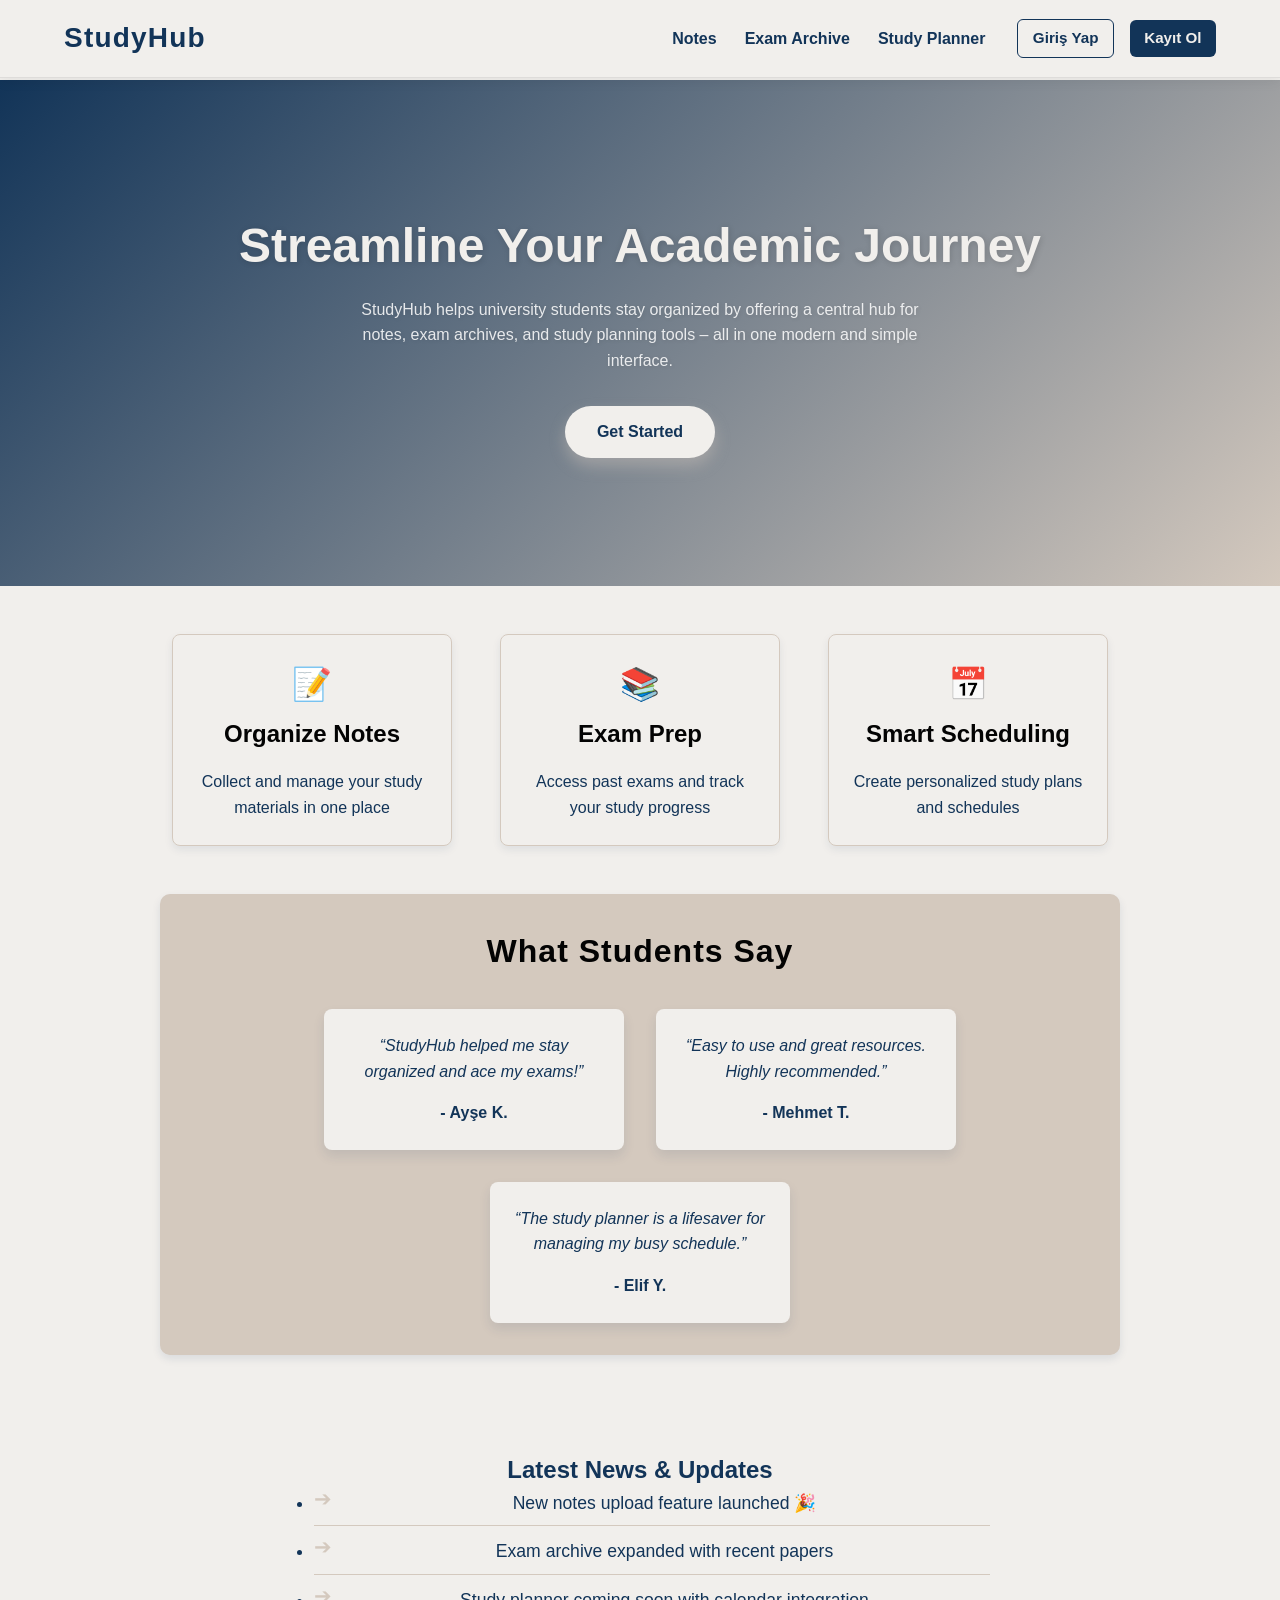
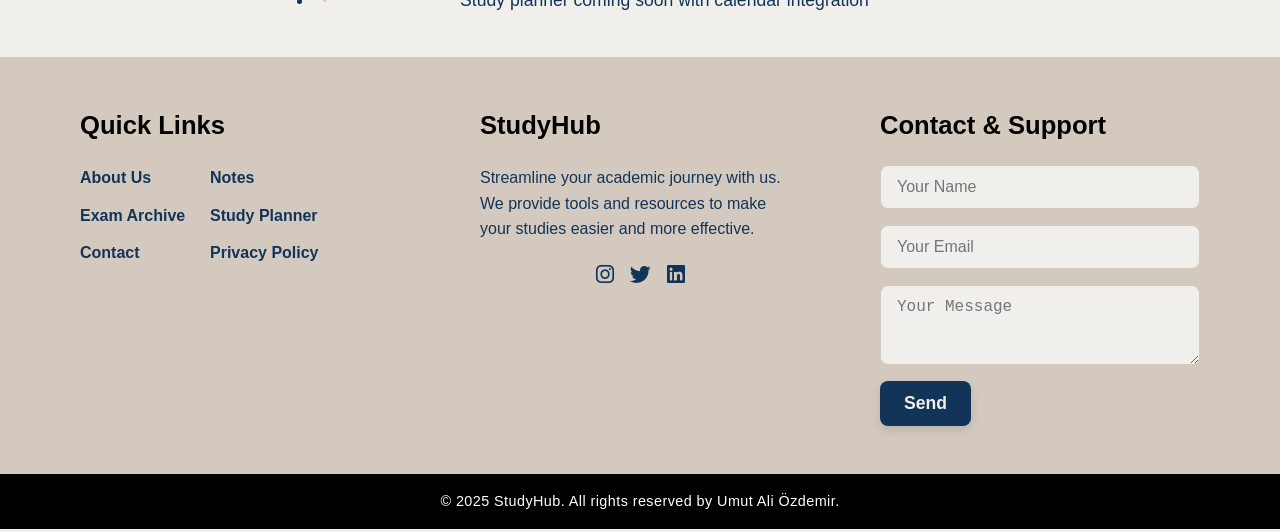
==== index.html @ 8900dc06 "Initial commit: basic web project added" ====
<!DOCTYPE html>
<html lang="en">
<head>
  <meta charset="UTF-8" />
  <meta name="viewport" content="width=device-width, initial-scale=1" />
  <title>Student Study Hub</title>
  <link rel="stylesheet" href="styles.css" />
  <link
  rel="stylesheet"
  href="https://cdnjs.cloudflare.com/ajax/libs/font-awesome/6.4.0/css/all.min.css"/>
</head>
<header>
  <nav class="main-nav">
    <div class="logo">StudyHub</div>
    
    <div class="nav-right">
      <ul class="nav-links">
        <li><a href="notes.html">Notes</a></li>
        <li><a href="exams.html">Exam Archive</a></li>
        <li><a href="planner.html">Study Planner</a></li>
      </ul>
      <div class="auth-buttons">
        <a href="login.html" class="btn-login">Giriş Yap</a>
        <a href="signup.html" class="btn-signup">Kayıt Ol</a>
      </div>
    </div>
  </nav>
</header>
    


<main>
  <section class="hero">
    <div class="hero-content">
      <h1>Streamline Your Academic Journey</h1>
      <p class="subtext">StudyHub helps university students stay organized by offering a central hub for notes, exam archives, and study planning tools – all in one modern and simple interface.</p>
      <a href="notes.html" class="cta-button">Get Started</a>
    </div>
  </section>

    
  <section class="features container">
    <div class="feature">
      <div class="feature-header">
        <div class="feature-icon">📝</div>
         <h2>Organize Notes</h2>
      </div>
      <p>Collect and manage your study materials in one place</p>
    </div>
    <div class="feature">
      <div class="feature-header">
        <div class="feature-icon">📚</div>
        <h2>Exam Prep</h2>
      </div>
      <p>Access past exams and track your study progress</p>
    </div>
    <div class="feature">
      <div class="feature-header">
        <div class="feature-icon">📅</div>
        <h2>Smart Scheduling</h2>
      </div>
      <p>Create personalized study plans and schedules</p>
    </div>
  </section>

  
  <section class="testimonials container">
    <h2>What Students Say</h2>
    <div class="testimonial-list">
      <div class="testimonial">
        <p>“StudyHub helped me stay organized and ace my exams!”</p>
        <span>- Ayşe K.</span>
      </div>
      <div class="testimonial">
        <p>“Easy to use and great resources. Highly recommended.”</p>
        <span>- Mehmet T.</span>
      </div>
      <div class="testimonial">
        <p>“The study planner is a lifesaver for managing my busy schedule.”</p>
        <span>- Elif Y.</span>
      </div>
    </div>
  </section>

  <section class="news container">
    <h2>Latest News & Updates</h2>
    <ul class="news-list">
      <li>New notes upload feature launched 🎉</li>
      <li>Exam archive expanded with recent papers</li>
      <li>Study planner coming soon with calendar integration</li>
    </ul>
  </section>
</main>

<footer>
  <div class="main-footer">
    <div class="footer-left">
      <h3>Quick Links</h3>
      <ul class="quick-links">
        <li><a href="about.html">About Us</a></li>
        <li><a href="notes.html">Notes</a></li>
        <li><a href="exams.html">Exam Archive</a></li>
        <li><a href="planner.html">Study Planner</a></li>
        <li><a href="contact.html">Contact</a></li>
        <li><a href="privacy.html">Privacy Policy</a></li>
      </ul>
      
    </div>

    <div class="footer-middle">
      <h3>StudyHub</h3>
      <p>
        Streamline your academic journey with us. We provide tools and resources to make your studies easier and more effective.
      </p>
      <div class="social-media" aria-label="Social Media Links">
        <a href="#" aria-label="Instagram"><i class="fab fa-instagram"></i></a>
        <a href="#" aria-label="Twitter"><i class="fab fa-twitter"></i></a>
        <a href="#" aria-label="LinkedIn"><i class="fab fa-linkedin"></i></a>
      </div>

      
    </div>

    <div class="footer-right">
      <h3>Contact & Support</h3>
      <form class="footer-form" onsubmit="return false;">
        <input type="text" placeholder="Your Name" required maxlength="50" />
        <input type="email" placeholder="Your Email" required maxlength="50" />
        <textarea rows="3" placeholder="Your Message" maxlength="300"></textarea>
        <button type="submit">Send</button>
      </form>
    </div>
  </div>

<div class="footer-bottom">
    © 2025 StudyHub. All rights reserved by Umut Ali Özdemir.
</div>
</footer>




<script src="script.js"></script>
</body>
</html>
---- styles.css ----
:root {
    --background-color: rgb(241, 239, 236);
    --secondary-background: rgb(212, 201, 190);
    --primary-text: rgb(18, 52, 88);
    --dark-accent: rgb(3, 3, 3);
    --transition-speed: 0.3s;
}

/* Reset */
* {
    margin: 0;
    padding: 0;
    box-sizing: border-box;
}

html, body {
  height: 100%;
  margin: 0;
  padding: 0;
}



main {
  flex: 1 0 auto;  /* main içeriğin büyümesini sağlar */
}

footer {
  flex-shrink: 0;  /* footer küçülmez, hep en altta kalır */
}
/* Body */
body {
    font-family: 'Segoe UI', Tahoma, Geneva, Verdana, sans-serif;
    background-color: var(--background-color);
    color: var(--primary-text);
    line-height: 1.6;
    margin: 0;

    display: flex;
    flex-direction: column;
    min-height: 100vh;

    padding-top: 80px; /* Navbar yüksekliği kadar boşluk (ayarlanabilir) */
}



/* Navigation Bar */
.main-nav {
    position: fixed;
    top: 0;
    left: 0;
    right: 0;
    z-index: 1000;
    width: 100%;
    box-sizing: border-box;
    background-color: rgba(241, 239, 236, 0.95); /* var(--background-color) şeffaf */
    backdrop-filter: blur(4px); /* modern şeffaflık efekti */   
    border-bottom: 1px solid rgba(0, 0, 0, 0.08); /* alt çizgi daha yumuşak */
    box-shadow: 0 4px 12px rgba(0, 0, 0, 0.06); /* daha derin gölge */
    padding: 1rem 5%;
    color: var(--primary-text);
    display: flex;
    justify-content: space-between;  /* değişmedi */
    align-items: center;
    transition: background-color var(--transition-speed) ease, box-shadow var(--transition-speed) ease;
}

.logo {
    color: var(--primary-text);
    font-weight: 700;
    letter-spacing: 1.2px;
    font-size: 1.75rem;
    cursor: pointer;
    transition: transform var(--transition-speed) ease;
    user-select: none; /* Seçilemeyi engeller */
}

.logo:hover {
    transform: scale(1.05);
}



/* Yeni eklenen sağdaki kapsayıcı: nav-links + auth-buttons'ı birlikte tutacak */
.nav-right {
    display: flex;
    align-items: center;
    gap: 2rem;
}

.auth-buttons {
    display: flex;
    gap: 1rem;
    align-items: center;
}

.auth-buttons a {
    text-decoration: none;
    padding: 0.4rem 0.9rem;
    border-radius: 6px;
    font-size: 0.95rem;
    font-weight: 600;
    transition: background-color 0.3s ease, color 0.3s ease;
}

.btn-login {
    color: var(--primary-text);
    border: 1px solid var(--primary-text);
    background-color: transparent;
}

.btn-login:hover {
    background-color: var(--primary-text);
    color: var(--background-color);
}

.btn-signup {
    background-color: var(--primary-text);
    color: var(--background-color);
}

.btn-signup:hover {
    background-color: var(--dark-accent);
}

/* Nav links - margin kaldırıldı, gap ile aralık verildi */
.nav-links {
    display: flex;
    list-style: none;
    gap: 1.75rem;
    margin: 0;
    padding: 0;
}

.nav-links li {
    margin: 0;
}

.nav-links a {
    color: var(--primary-text);
    text-decoration: none;
    font-weight: 600;
    position: relative;
    transition: color var(--transition-speed) ease;
}

.nav-links a::after {
    content: '';
    position: absolute;
    width: 0;
    height: 2px;
    bottom: -5px;
    left: 0;
    background-color: var(--primary-text);
    transition: width var(--transition-speed) ease;
    border-radius: 2px;
}

.nav-links a:hover {
    color: var(--dark-accent);
}

.nav-links a:hover::after {
    width: 100%;
}

/* Mobile Nav Toggle */
.nav-toggle {
    display: none;
    flex-direction: column;
    cursor: pointer;
    width: 28px;
    height: 22px;
    justify-content: space-between;
}

.nav-toggle span {
    height: 3px;
    width: 100%;
    background-color: var(--primary-text);
    border-radius: 2px;
    transition: all var(--transition-speed) ease;
}

.nav-toggle:hover span {
    background-color: var(--dark-accent);
}

/* Hero Section */
.hero {
    background: linear-gradient(135deg, var(--primary-text), var(--secondary-background));
    color: var(--background-color);
    text-align: center;
    padding: 8rem 2rem;
    user-select: none;
}


.hero-content h1 {
    font-size: 3rem;
    font-weight: 700;
    margin-bottom: 0.75rem;
    text-shadow: 1px 1px 6px rgba(0,0,0,0.15);
}

.hero-content p {
    font-size: 1.2rem;
    margin-bottom: 2rem;
    font-weight: 500;
    text-shadow: 1px 1px 4px rgba(0,0,0,0.1);
}

.hero .subtext {
  font-size: 1rem;
  max-width: 600px;
  margin: 0 auto 2rem auto;
  color: rgba(255, 255, 255, 0.85); /* biraz daha soluk, ikincil yazı rengi */
  line-height: 1.6;
}

.cta-button {
    display: inline-block;
    background-color: var(--background-color);
    color: var(--primary-text);
    padding: 0.85rem 2rem;
    font-weight: 700;
    border-radius: 35px;
    text-decoration: none;
    box-shadow: 0 8px 15px rgba(212, 201, 190, 0.4);
    transition: all var(--transition-speed) ease;
    user-select: none;
}

.cta-button:hover {
    background-color: var(--primary-text);
    color: var(--background-color);
    box-shadow: 0 12px 20px rgba(3,3,3,0.4);
    transform: translateY(-4px);
}

/* Features Section */
.features {
    display: flex;
    justify-content: space-around;
    padding: 3rem 5%;
    background-color: var(--background-color);
    gap: 2rem;
    flex-wrap: wrap;
}

.feature {
    background-color: var(--secondary-background);
    border-radius: 12px;
    padding: 2rem 1.5rem;
    max-width: 300px;
    flex: 1 1 280px;
    box-shadow: 0 4px 8px rgba(18, 52, 88, 0.08);
    transition: transform var(--transition-speed) ease, box-shadow var(--transition-speed) ease;
    cursor: default;
    user-select: none;
}

.feature:hover {
    transform: translateY(-8px);
    box-shadow: 0 14px 24px rgba(18, 52, 88, 0.18);
}

.feature h2 {
    margin-bottom: 1rem;
    font-size: 1.5rem;
    color: var(--dark-accent);
}

.feature p {
    font-size: 1rem;
    color: var(--primary-text);
}

/* Notes & Exams Sections - Filters */
.notes-filter,
.exam-filters {
    display: flex;
    justify-content: space-between;
    margin-bottom: 2rem;
    gap: 1rem;
    flex-wrap: wrap;
}

.filter-dropdown,
.search-input {
    background-color: var(--background-color);
    border: 1.8px solid var(--secondary-background);
    padding: 0.75rem 1rem;
    border-radius: 8px;
    font-size: 1rem;
    color: var(--primary-text);
    box-shadow: inset 0 2px 4px rgba(212, 201, 190, 0.7);
    transition: border-color var(--transition-speed) ease, box-shadow var(--transition-speed) ease;
    flex: 1 1 250px;
    min-width: 200px;
    user-select: none;
}

.filter-dropdown:focus,
.search-input:focus,
input[type="text"]:focus,
select:focus {
    outline: none;
    border-color: var(--primary-text);
    box-shadow: 0 0 8px 2px rgba(18, 52, 88, 0.25);
}

/* Notes & Exams Grid */
.notes-grid,
.exam-grid {
    display: grid;
    grid-template-columns: repeat(auto-fill, minmax(280px, 1fr));
    gap: 1.25rem;
    margin-bottom: 2rem;
}

/* Cards */
.note-card,
.exam-card {
    background-color: var(--background-color);
    border: 1.5px solid var(--secondary-background);
    border-radius: 10px;
    padding: 1.5rem 1.25rem;
    box-shadow: 0 3px 6px rgba(18, 52, 88, 0.07);
    transition: transform var(--transition-speed) ease, box-shadow var(--transition-speed) ease;
    display: flex;
    flex-direction: column;
    user-select: none;
}

.note-card:hover,
.exam-card:hover {
    transform: translateY(-7px);
    box-shadow: 0 15px 30px rgba(18, 52, 88, 0.18);
}

.note-card h3,
.exam-card h3 {
    margin-bottom: 0.8rem;
    color: var(--dark-accent);
}

.note-details,
.exam-details {
    font-size: 0.9rem;
    color: var(--primary-text);
    margin-bottom: 1.1rem;
    font-weight: 500;
    user-select: text;
}

/* Download Buttons */
.download-btn,
.exam-download-btn {
    align-self: flex-start;
    background-color: var(--primary-text);
    color: var(--background-color);
    border: none;
    padding: 0.55rem 1.2rem;
    border-radius: 25px;
    font-weight: 600;
    cursor: pointer;
    box-shadow: 0 6px 10px rgba(18, 52, 88, 0.15);
    transition: background-color var(--transition-speed) ease, transform var(--transition-speed) ease;
    user-select: none;
    text-decoration: none;
    display: inline-block;
}

.download-btn:hover,
.exam-download-btn:hover {
    background-color: var(--dark-accent);
    transform: translateY(-3px);
    box-shadow: 0 8px 16px rgba(3, 3, 3, 0.25);
}

/* Upload Sections */
.upload-section,
.upload-exam-section {
    background-color: var(--secondary-background);
    padding: 2rem;
    border-radius: 12px;
    box-shadow: inset 0 2px 5px rgba(18, 52, 88, 0.1);
    user-select: none;
}

.upload-section h3,
.upload-exam-section h3 {
    margin-bottom: 1.5rem;
    font-weight: 700;
    color: var(--dark-accent);
}

/* Upload Forms */
.upload-section form,
.upload-exam-section form {
    display: flex;
    flex-direction: column;
    gap: 1.2rem;
}

.upload-section select,
.upload-exam-section select,
.upload-section input[type="text"],
.upload-exam-section input[type="text"],
.upload-section input[type="file"],
.upload-exam-section input[type="file"] {
    padding: 0.75rem 1rem;
    border-radius: 8px;
    border: 1.8px solid var(--secondary-background);
    background-color: var(--background-color);
    color: var(--primary-text);
    font-size: 1rem;
    box-shadow: inset 0 2px 5px rgba(212, 201, 190, 0.6);
    transition: border-color var(--transition-speed) ease, box-shadow var(--transition-speed) ease;
}

.upload-section select:focus,
.upload-exam-section select:focus,
.upload-section input[type="text"]:focus,
.upload-exam-section input[type="text"]:focus {
    outline: none;
    border-color: var(--primary-text);
    box-shadow: 0 0 9px 3px rgba(18, 52, 88, 0.22);
}

/* Upload Buttons */
.upload-btn {
    background-color: var(--primary-text);
    color: var(--background-color);
    padding: 0.9rem 1.8rem;
    font-weight: 700;
    border-radius: 35px;
    border: none;
    cursor: pointer;
    align-self: flex-start;
    box-shadow: 0 8px 15px rgba(18, 52, 88, 0.25);
    transition: background-color var(--transition-speed) ease, transform var(--transition-speed) ease;
    user-select: none;
}

.upload-btn:hover {
    background-color: var(--dark-accent);
    transform: translateY(-4px);
    box-shadow: 0 14px 24px rgba(3, 3, 3, 0.35);
}

/* Study Planner Section */
.study-planner {
    background-color: var(--background-color);
    padding: 4rem 5%;
    text-align: center;
}

.study-planner h2 {
    color: var(--dark-accent);
    margin-bottom: 1rem;
    font-size: 2rem;
}

.study-planner p {
    color: var(--primary-text);
    font-size: 1.1rem;
}





.main-footer {
  background-color: var(--secondary-background);
  padding: 3rem 4rem;
  color: var(--primary-text);
  font-size: 1rem;                /* Yazı boyutu biraz artırıldı */
  display: flex;
  gap: 3rem;
  flex-wrap: nowrap;
  justify-content: space-between;
  width: 100%;
  box-sizing: border-box;
  max-width: var(--max-width);
  margin: 0 auto;
  align-items: flex-start;
}

.footer-left, .footer-middle, .footer-right {
  flex: 1 1 33.333%;
  min-width: 200px;
  box-sizing: border-box;
  padding: 0 1rem;
  text-align: left;
  display: flex;
  flex-direction: column;
}

/* Başlıkları büyüttüm */
.main-footer h3, .main-footer h4 {
  color: var(--dark-accent);
  margin-bottom: 1.2rem;
  font-weight: 800;
  font-size: 1.6rem;          /* Başlık font büyüklüğü artırıldı */
}

/* Quick Links 2 sütun, biraz daha bol boşluk */
.quick-links {
  list-style: none;
  padding: 0;
  margin: 0;
  display: flex;
  flex-wrap: wrap;
  gap: 0;
  max-width: 260px;          /* biraz genişlettim */
}

.quick-links li {
  width: 50%;
  margin-bottom: 0.75rem;    /* alt boşluk biraz artırıldı */
}

.quick-links a {
  text-decoration: none;
  color: var(--primary-text);
  font-weight: 600;
  transition: color 0.3s ease;
}

.quick-links a:hover {
  color: var(--dark-accent);
}

/* Data Security kutusu biraz daha geniş ve üstten daha fazla boşluk */
.data-security {
  background-color: var(--background-color);
  border-radius: 8px;
  padding: 1rem 1.2rem;
  box-shadow: 0 2px 6px rgba(18, 52, 88, 0.08);
  color: var(--primary-text);
  font-size: 1rem;
  line-height: 1.6;
  margin-top: 2rem;
  max-width: 320px;
  text-align: left;
}

/* Contact form genişliği biraz artırıldı */
.footer-form {
  width: 100%;
  max-width: 360px;
  display: flex;
  flex-direction: column;
}

/* Input ve textarea font büyüklüğü artırıldı, padding artırıldı */
.footer-form input,
.footer-form textarea {
  width: 100%;
  padding: 0.75rem 1rem;
  margin-bottom: 1rem;
  border-radius: 8px;
  border: 1px solid var(--secondary-background);
  background-color: var(--background-color);
  color: var(--primary-text);
  font-size: 1rem;
  resize: vertical;
  box-sizing: border-box;
  transition: border-color 0.3s ease;
}

.footer-form input:focus,
.footer-form textarea:focus {
  outline: none;
  border-color: var(--primary-text);
  box-shadow: 0 0 6px rgba(18, 52, 88, 0.3);
}

/* Buton daha büyük ve belirgin */
.footer-form button {
  background-color: var(--primary-text);
  color: var(--background-color);
  padding: 0.75rem 1.5rem;
  border: none;
  border-radius: 8px;
  cursor: pointer;
  transition: background-color var(--transition-speed) ease, transform 0.2s ease;
  width: fit-content;
  align-self: flex-start;
  font-size: 1.1rem;
  font-weight: 700;
  box-shadow: 0 4px 8px rgba(18, 52, 88, 0.15);
}

.footer-form button:hover {
  background-color: var(--dark-accent);
  transform: translateY(-2px);
}

/* Responsive ayarlarda da form geniş ve okunaklı */
@media (max-width: 900px) {
  .footer-form {
    max-width: 100%;
    margin-bottom: 2rem;
  }
  .footer-form button {
    width: 100%;
    align-self: center;
  }
}

/* Sosyal medya ikonları görünümü zaten iyi, koruyabiliriz */

/* Footer Bottom */
.footer-bottom {
  background-color: #000;
  color: #fff;
  text-align: center;
  padding: 1rem 0;
  font-size: 0.9rem;
  letter-spacing: 0.03em;
  width: 100%;
  margin: 0;
  flex-shrink: 0;
}


/* Sosyal medya ikonları */
.social-media {
  margin-top: 1rem;
  display: flex;
  justify-content: center; /* orta hizala */
  gap: 1rem;
}

.social-media a {
  color: var(--primary-text);
  font-size: 1.3rem;
  transition: color 0.3s ease;
  text-decoration: none;
}

.social-media a:hover {
  color: var(--dark-accent);
}







/* Responsive Styles */
@media screen and (max-width: 768px) {
    .nav-toggle {
        display: flex;
    }

    .nav-links {
        position: absolute;
        top: 62px;
        left: 0;
        width: 100%;
        background-color: var(--background-color);
        flex-direction: column;
        border-top: 1.5px solid var(--secondary-background);
        box-shadow: 0 8px 15px rgba(18, 52, 88, 0.15);
        display: none;
        z-index: 999;
    }

    .nav-links.show {
        display: flex;
    }

    .nav-links li {
        margin: 1rem 0;
        text-align: center;
    }

    .features {
        flex-direction: column;
        align-items: center;
    }

    .feature {
        margin-bottom: 1.5rem;
    }

    .notes-filter,
    .exam-filters {
        flex-direction: column;
    }

    .filter-dropdown,
    .search-input {
        width: 100%;
    }
}


/* Mobil menü açıkken .nav-links görünür olur */
.nav-links.show {
    display: flex !important;
    flex-direction: column;
    position: absolute;
    top: 60px; /* Menü yüksekliğine göre ayarla */
    left: 0;
    width: 100%;
    background-color: var(--background-color);
    border-top: 1px solid var(--secondary-background);
    padding: 1rem 0;
    z-index: 1000;
}

/* Menü elemanları mobilde daha uygun görünür */
.nav-links.show li {
    margin: 1rem 0;
    text-align: center;
}


.note-card,
.exam-card,
.feature {
    background-color: var(--background-color);
    border: 1px solid var(--secondary-background);
    transition: transform 0.3s ease, box-shadow 0.3s ease;
    will-change: transform;
}

.note-card:hover,
.exam-card:hover,
.feature:hover {
    transform: translateY(-8px) scale(1.02);
    box-shadow: 0 8px 20px rgba(18, 52, 88, 0.15);
}


.fade-in {
    opacity: 0;
    transform: translateY(30px);
    transition: opacity 0.6s ease-out, transform 0.6s ease-out;
}

.fade-in.visible {
    opacity: 1;
    transform: translateY(0);
}


.cta-button:active,
.upload-btn:active,
.download-btn:active {
    transform: scale(0.96);
    box-shadow: 0 3px 6px rgba(3, 3, 3, 0.2);
}

/* --- SENİN ESKİ CSS’NİN TAMAMI --- */
/* ... Eski CSS kodların olduğu kısım değişmeden kalacak ... */

/* Eklenen ana sayfa bölümleri için ek stil */
/* Testimonial bölümü */
.testimonials {
  background-color: var(--secondary-background);
  padding: 2.5rem 1rem;
  border-radius: 10px;
  margin: 3rem 0;
  text-align: center;
}

.testimonial-list {
  display: flex;
  justify-content: center;
  gap: 2rem;
  flex-wrap: wrap;
}

.testimonial {
  background-color: var(--background-color);
  padding: 1.5rem;
  border-radius: 8px;
  box-shadow: 0 6px 12px rgba(18, 52, 88, 0.1);
  max-width: 300px;
}

.testimonial p {
  font-style: italic;
  margin-bottom: 1rem;
}

.testimonial span {
  font-weight: 600;
  color: var(--primary-text);
}

/* Haber listesi */
.news {
  margin-bottom: 3rem;
  text-align: center;
}

.news-list {
  list-style-type: disc;
  padding-left: 1.5rem;
  font-size: 1.1rem;
  color: var(--primary-text);
  max-width: 700px;
  margin: 0 auto;
}

/* Container sınıfı eklenmişse, ona max genişlik ve padding */
.container {
  max-width: 1200px;
  margin: 0 auto;
  padding: 2rem 1rem;
}


.news h3,
.updates h3 {
  font-size: 1.6rem;
  color: var(--primary-text);
  margin-bottom: 1rem;
  font-weight: 700;
  border-bottom: 2px solid var(--primary-text);
  display: inline-block;
  padding-bottom: 0.3rem;
}

.news-list li,
.updates-list li {
  position: relative;
  padding-left: 25px;
  margin-bottom: 0.7rem;
  font-size: 1.1rem;
  color: var(--primary-text);
  cursor: default;
}

/* Küçük ok ikonu (SVG veya Unicode kullanabiliriz) */
.news-list li::before,
.updates-list li::before {
  content: "➔"; /* Unicode ok işareti */
  position: absolute;
  left: 0;
  top: 0;
  color: var(--secondary-background);
  font-size: 1.3rem;
  line-height: 1;
  user-select: none;
}

/* Listelerin arasına hafif çizgi */
.news-list li:not(:last-child),
.updates-list li:not(:last-child) {
  border-bottom: 1px solid var(--secondary-background);
  padding-bottom: 0.5rem;
}

/* Updates bölüm ufak padding ve aralık */
.updates {
  margin-top: 2rem;
  background-color: var(--background-color);
  border: 1px solid var(--secondary-background);
  border-radius: 8px;
  padding: 1rem 1.5rem;
  max-width: 600px;
  margin-left: auto;
  margin-right: auto;
}

/* Responsive de liste font boyutu */
@media screen and (max-width: 768px) {
  .news-list li,
  .updates-list li {
    font-size: 1rem;
  }
}

/* Features container: 3 kutu yan yana, aralarında eşit boşluk */
.features {
  max-width: 960px;                 /* genişlik sınırı */
  margin: 3rem auto 3rem auto;      /* üst ve alt boşluk, sayfa ortasında */
  padding: 0 1rem;                  /* yandan boşluk */
  display: flex !important;         /* kesin flex yap, !important ekledim */
  justify-content: center;          /* kutuları ortala */
  gap: 3rem;                       /* kutular arası boşluk */
  flex-wrap: nowrap;                /* tek satırda kalacak */
}

/* Features içindeki her kutu */
.feature {
  background-color: var(--background-color);
  border: 1px solid var(--secondary-background);
  padding: 1.5rem;
  border-radius: 8px;
  text-align: center;
  width: 280px;                    /* sabit genişlik */
  transition: transform 0.3s ease;
  box-sizing: border-box;
  flex-shrink: 0;                 /* kutular küçülmesin */
}

.feature:hover {
  transform: translateY(-5px);
  box-shadow: 0 6px 12px rgba(18, 52, 88, 0.1);
}

/* Testimonials ana kapsayıcı */
.testimonials {
  background-color: var(--secondary-background);
  padding: 2rem 1.5rem;
  border-radius: 10px;
  box-shadow: 0 4px 8px rgba(18, 52, 88, 0.1);
  max-width: 960px;
  margin: 0 auto 4rem auto;      /* sayfada ortalanmış, alt boşluk */
  color: var(--primary-text);
}

/* Testimonials başlık */
.testimonials h2 {
  text-align: center;
  font-size: 2rem;
  font-weight: 700;
  margin-bottom: 2rem;
  letter-spacing: 1px;
  color: var(--dark-accent);
}

.feature-icon {
  font-size: 2rem;
  color: var(--primary-text);
  margin-bottom: 0.3rem;
}




.about,
.why-studyhub {
  background-color: var(--background-color);
  padding: 2rem 1.5rem;
  max-width: var(--max-width);
  margin: 0 auto 4rem auto;
  color: var(--primary-text);
  text-align: center;
}

.about h2,
.why-studyhub h2 {
  font-size: 2rem;
  font-weight: bold;
  margin-bottom: 1rem;
  color: var(--dark-accent);
}

.about p {
  font-size: 1.1rem;
  line-height: 1.6;
  max-width: 800px;
  margin: 0 auto;
}

.why-list {
  list-style: none;
  padding: 0;
  margin-top: 1rem;
}

.why-list li {
  font-size: 1.05rem;
  margin: 0.6rem 0;
  display: flex;
  align-items: center;
  justify-content: center;
  gap: 0.6rem;
  color: var(--primary-text);
}





.join-us,
.security,
.popular-courses {
  text-align: center;
  margin: 4rem auto;
  padding: 2rem 1.5rem;
  background-color: var(--secondary-background);
  border-radius: 10px;
  max-width: 960px;
  box-shadow: 0 4px 8px rgba(18, 52, 88, 0.05);
}

.join-us h2,
.security h2,
.popular-courses h2 {
  color: var(--dark-accent);
  margin-bottom: 1rem;
  font-size: 1.75rem;
}

.join-us p,
.security p {
  font-size: 1rem;
  color: var(--primary-text);
  margin-bottom: 1.5rem;
  line-height: 1.6;
}

.course-grid {
  display: flex;
  gap: 2rem;
  justify-content: center;
  flex-wrap: wrap;
  margin-top: 2rem;
}

.course-card {
  background-color: var(--background-color);
  border: 1px solid var(--secondary-background);
  padding: 1.5rem;
  border-radius: 8px;
  width: 240px;
  box-shadow: 0 2px 6px rgba(18, 52, 88, 0.1);
  transition: transform 0.3s ease;
}

.course-card:hover {
  transform: translateY(-5px);
  box-shadow: 0 6px 12px rgba(18, 52, 88, 0.15);
}

.course-card h3 {
  color: var(--primary-text);
  margin-bottom: 0.5rem;
}

.course-card p {
  color: var(--dark-accent);
  font-weight: 600;
}
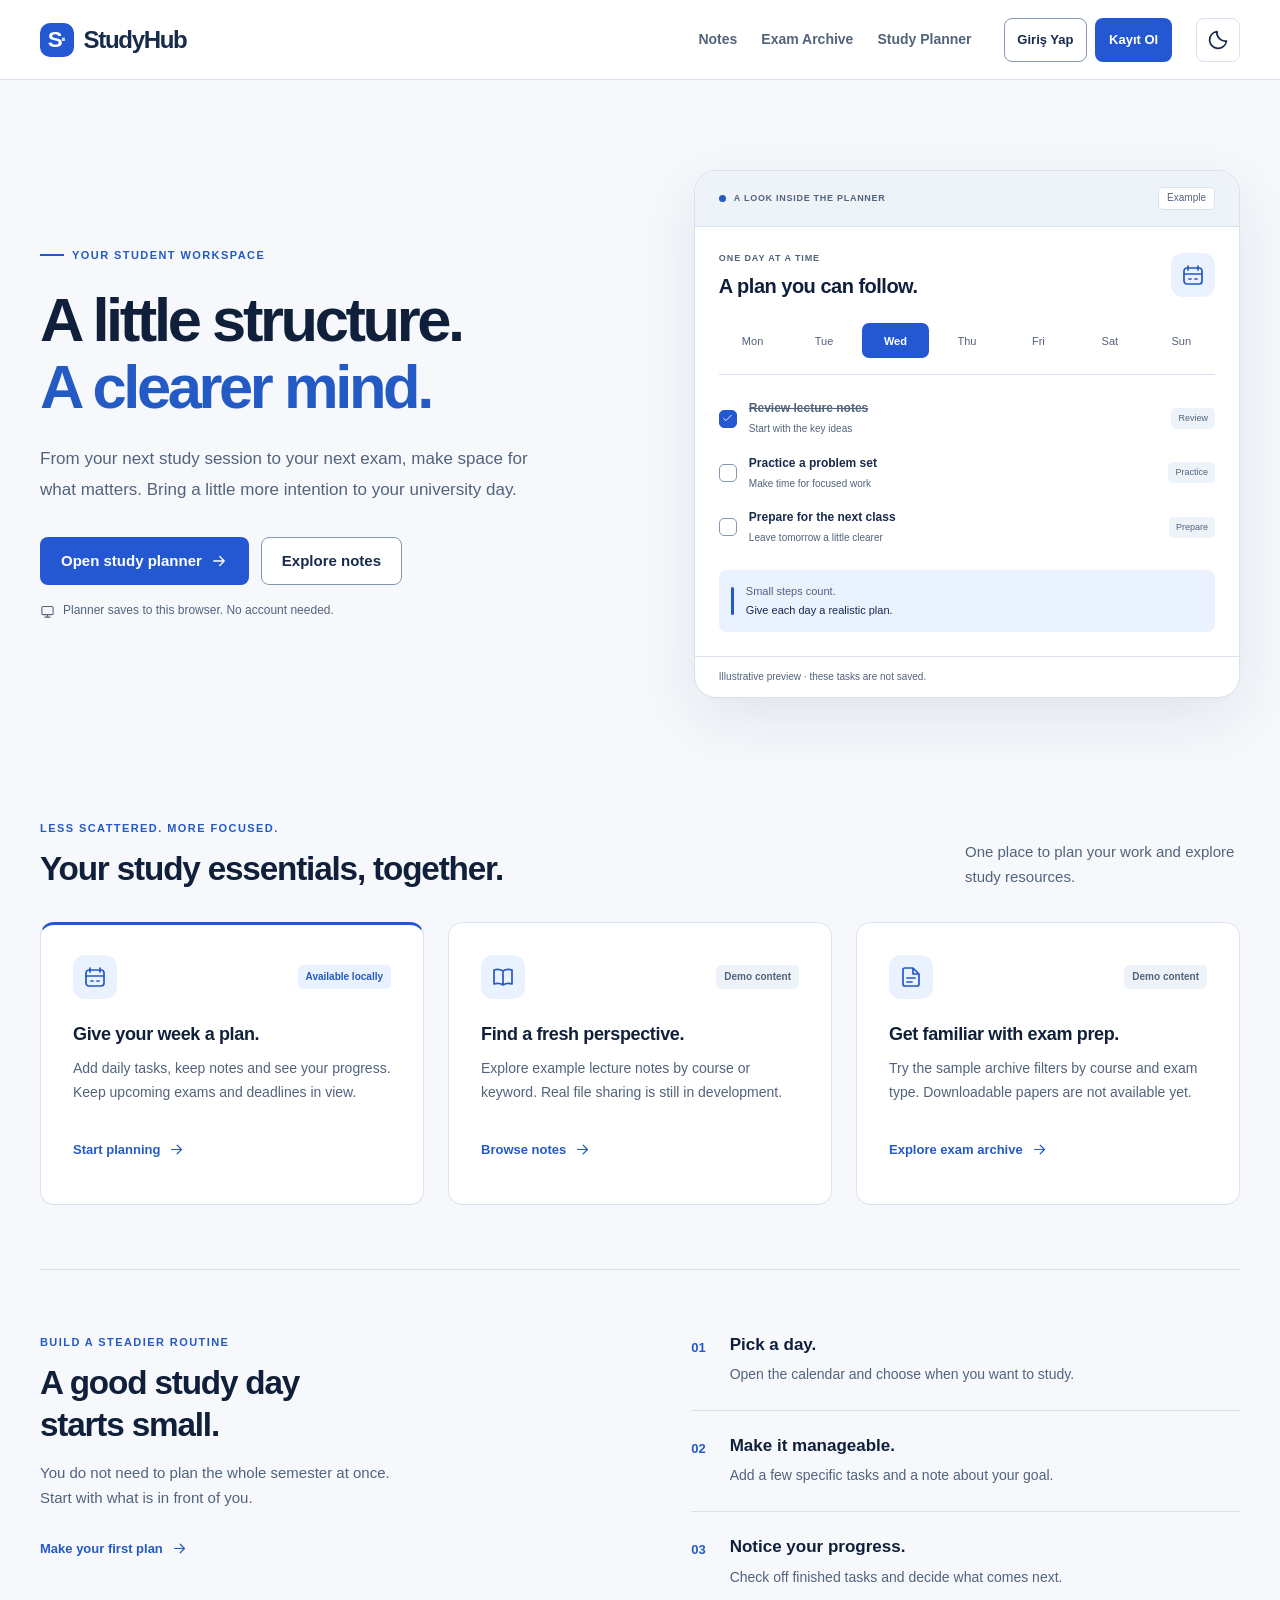
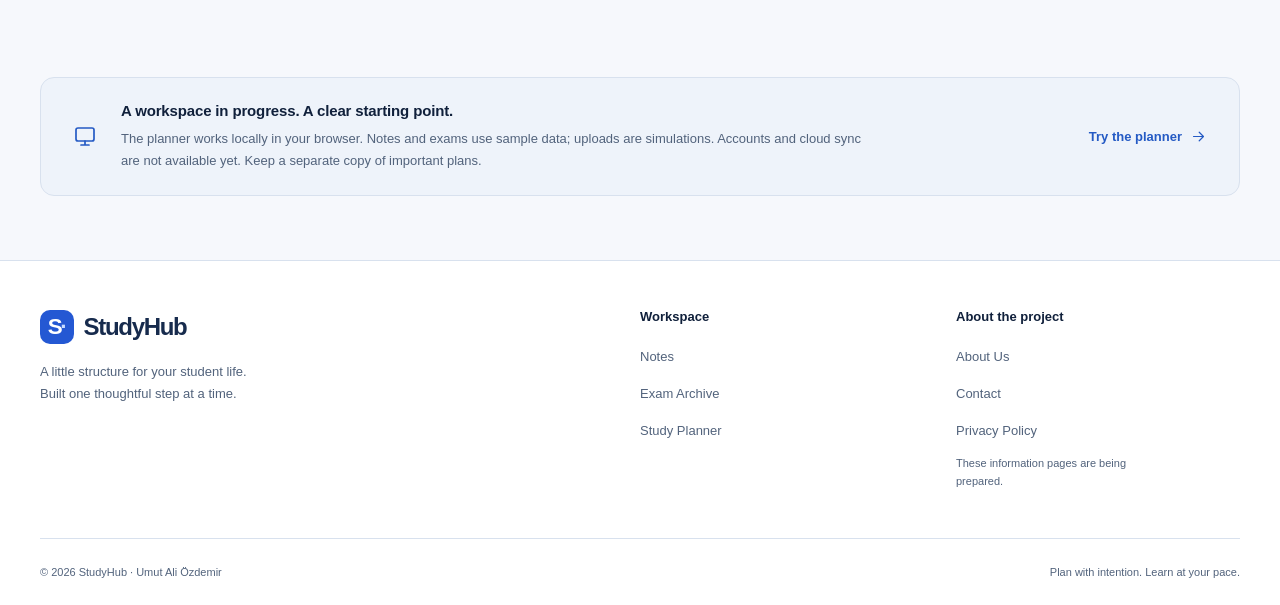
==== commit f0707a7b: "feat: modernize homepage and add light and dark themes - Add persistent system-aware theme switching" ====
--- a/index.html
+++ b/index.html
@@ -3,143 +3,118 @@
 <head>
   <meta charset="UTF-8" />
   <meta name="viewport" content="width=device-width, initial-scale=1" />
-  <title>Student Study Hub</title>
+  <meta name="description" content="A calmer space for university study. Plan your day and explore the StudyHub notes and exam archive demos." />
+  <title>StudyHub — A little structure for your student life</title>
+  <script src="theme.js"></script>
   <link rel="stylesheet" href="styles.css" />
-  <link
-  rel="stylesheet"
-  href="https://cdnjs.cloudflare.com/ajax/libs/font-awesome/6.4.0/css/all.min.css"/>
 </head>
-<header>
-  <nav class="main-nav">
-    <div class="logo">StudyHub</div>
-    
-    <div class="nav-right">
-      <ul class="nav-links">
-        <li><a href="notes.html">Notes</a></li>
-        <li><a href="exams.html">Exam Archive</a></li>
-        <li><a href="planner.html">Study Planner</a></li>
-      </ul>
-      <div class="auth-buttons">
-        <a href="login.html" class="btn-login">Giriş Yap</a>
-        <a href="signup.html" class="btn-signup">Kayıt Ol</a>
+<body class="home-page">
+  <a class="skip-link" href="#main-content">Skip to content</a>
+  <svg class="icon-library" xmlns="http://www.w3.org/2000/svg" aria-hidden="true">
+    <defs>
+      <symbol id="icon-book" viewBox="0 0 24 24"><path d="M12 6c-3-2-6-2-9-1v14c3-1 6-1 9 1 3-2 6-2 9-1V5c-3-1-6-1-9 1Zm0 0v14"/></symbol>
+      <symbol id="icon-calendar" viewBox="0 0 24 24"><rect x="3" y="5" width="18" height="16" rx="3"/><path d="M7 3v4m10-4v4M3 11h18m-13 5h2m4 0h2"/></symbol>
+      <symbol id="icon-paper" viewBox="0 0 24 24"><path d="M14 3H6a2 2 0 0 0-2 2v14a2 2 0 0 0 2 2h12a2 2 0 0 0 2-2V9Zm0 0v6h6M8 13h8m-8 4h5"/></symbol>
+      <symbol id="icon-arrow" viewBox="0 0 24 24"><path d="M5 12h14m-6-6 6 6-6 6"/></symbol>
+      <symbol id="icon-check" viewBox="0 0 24 24"><path d="m5 12 4 4L19 6"/></symbol>
+      <symbol id="icon-device" viewBox="0 0 24 24"><rect x="3" y="4" width="18" height="13" rx="2"/><path d="M8 21h8m-4-4v4"/></symbol>
+    </defs>
+  </svg>
+  <header>
+    <nav class="main-nav" aria-label="Main navigation">
+      <a class="logo" href="index.html" aria-label="StudyHub home"><span class="brand-mark" aria-hidden="true">S<span>·</span></span>StudyHub</a>
+    <button type="button" class="theme-toggle" aria-label="Dark theme" aria-pressed="false" hidden>
+      <svg class="theme-icon-moon" viewBox="0 0 24 24" aria-hidden="true"><path d="M20.5 13A8.5 8.5 0 0 1 11 3.5 8.5 8.5 0 1 0 20.5 13Z"/></svg>
+      <svg class="theme-icon-sun" viewBox="0 0 24 24" aria-hidden="true"><circle cx="12" cy="12" r="4"/><path d="M12 2v2m0 16v2M2 12h2m16 0h2M5 5l1.5 1.5m11 11L19 19M5 19l1.5-1.5m11-11L19 5"/></svg>
+    </button>
+      <button type="button" class="nav-toggle" aria-label="Toggle navigation" aria-expanded="false" aria-controls="primary-navigation">
+        <span aria-hidden="true"></span><span aria-hidden="true"></span><span aria-hidden="true"></span>
+      </button>
+      <div class="nav-right" id="primary-navigation">
+        <ul class="nav-links">
+          <li><a href="notes.html">Notes</a></li>
+          <li><a href="exams.html">Exam Archive</a></li>
+          <li><a href="planner.html">Study Planner</a></li>
+        </ul>
+        <div class="auth-buttons">
+          <a href="login.html" class="btn-login">Giriş Yap</a>
+          <a href="signup.html" class="btn-signup">Kayıt Ol</a>
+        </div>
       </div>
+    </nav>
+  </header>
+
+  <main id="main-content">
+    <section class="home-hero page-shell" aria-labelledby="hero-title">
+      <div class="hero-copy">
+        <p class="eyebrow"><span class="eyebrow-line"></span>YOUR STUDENT WORKSPACE</p>
+        <h1 id="hero-title">A little structure.<br /><span>A clearer mind.</span></h1>
+        <p class="hero-description">From your next study session to your next exam, make space for what matters. Bring a little more intention to your university day.</p>
+        <div class="hero-actions">
+          <a class="button button-primary" href="planner.html">Open study planner <svg viewBox="0 0 24 24" aria-hidden="true"><use href="#icon-arrow"/></svg></a>
+          <a class="button button-secondary" href="notes.html">Explore notes</a>
+        </div>
+        <p class="hero-footnote"><svg viewBox="0 0 24 24" aria-hidden="true"><use href="#icon-device"/></svg>Planner saves to this browser. No account needed.</p>
+      </div>
+      <figure class="study-preview">
+        <figcaption class="preview-caption"><span class="preview-dot"></span> A LOOK INSIDE THE PLANNER <span class="preview-tag">Example</span></figcaption>
+        <div class="preview-body">
+          <div class="preview-heading"><div><p class="overline">ONE DAY AT A TIME</p><h2>A plan you can follow.</h2></div><span class="preview-calendar"><svg viewBox="0 0 24 24" aria-hidden="true"><use href="#icon-calendar"/></svg></span></div>
+          <div class="preview-week" aria-label="Illustrative study week"><span>Mon</span><span>Tue</span><span class="selected">Wed</span><span>Thu</span><span>Fri</span><span>Sat</span><span>Sun</span></div>
+          <div class="preview-tasks">
+            <div class="preview-task is-complete"><span class="preview-checkbox"><svg viewBox="0 0 24 24" aria-hidden="true"><use href="#icon-check"/></svg></span><div><strong>Review lecture notes</strong><span>Start with the key ideas</span></div><span class="task-category">Review</span></div>
+            <div class="preview-task"><span class="preview-checkbox"></span><div><strong>Practice a problem set</strong><span>Make time for focused work</span></div><span class="task-category">Practice</span></div>
+            <div class="preview-task"><span class="preview-checkbox"></span><div><strong>Prepare for the next class</strong><span>Leave tomorrow a little clearer</span></div><span class="task-category">Prepare</span></div>
+          </div>
+          <div class="preview-note"><span class="note-marker"></span><p>Small steps count.<br /><strong>Give each day a realistic plan.</strong></p></div>
+        </div>
+        <p class="preview-disclaimer">Illustrative preview · these tasks are not saved.</p>
+      </figure>
+    </section>
+
+    <section class="home-tools page-shell" aria-labelledby="tools-title">
+      <div class="section-heading"><div><p class="eyebrow">LESS SCATTERED. MORE FOCUSED.</p><h2 id="tools-title">Your study essentials, together.</h2></div><p>One place to plan your work and explore study resources.</p></div>
+      <div class="tool-grid">
+        <article class="tool-card tool-card-featured">
+          <div class="tool-top"><span class="tool-icon"><svg viewBox="0 0 24 24" aria-hidden="true"><use href="#icon-calendar"/></svg></span><span class="status-label">Available locally</span></div>
+          <h3>Give your week a plan.</h3><p>Add daily tasks, keep notes and see your progress. Keep upcoming exams and deadlines in view.</p>
+          <a class="text-link" href="planner.html">Start planning <svg viewBox="0 0 24 24" aria-hidden="true"><use href="#icon-arrow"/></svg></a>
+        </article>
+        <article class="tool-card">
+          <div class="tool-top"><span class="tool-icon"><svg viewBox="0 0 24 24" aria-hidden="true"><use href="#icon-book"/></svg></span><span class="status-label status-muted">Demo content</span></div>
+          <h3>Find a fresh perspective.</h3><p>Explore example lecture notes by course or keyword. Real file sharing is still in development.</p>
+          <a class="text-link" href="notes.html">Browse notes <svg viewBox="0 0 24 24" aria-hidden="true"><use href="#icon-arrow"/></svg></a>
+        </article>
+        <article class="tool-card">
+          <div class="tool-top"><span class="tool-icon"><svg viewBox="0 0 24 24" aria-hidden="true"><use href="#icon-paper"/></svg></span><span class="status-label status-muted">Demo content</span></div>
+          <h3>Get familiar with exam prep.</h3><p>Try the sample archive filters by course and exam type. Downloadable papers are not available yet.</p>
+          <a class="text-link" href="exams.html">Explore exam archive <svg viewBox="0 0 24 24" aria-hidden="true"><use href="#icon-arrow"/></svg></a>
+        </article>
+      </div>
+    </section>
+
+    <section class="home-approach page-shell" aria-labelledby="approach-title">
+      <div class="approach-intro"><p class="eyebrow">BUILD A STEADIER ROUTINE</p><h2 id="approach-title">A good study day<br />starts small.</h2><p>You do not need to plan the whole semester at once. Start with what is in front of you.</p><a class="text-link" href="planner.html">Make your first plan <svg viewBox="0 0 24 24" aria-hidden="true"><use href="#icon-arrow"/></svg></a></div>
+      <ol class="approach-steps">
+        <li><span class="step-number">01</span><div><h3>Pick a day.</h3><p>Open the calendar and choose when you want to study.</p></div></li>
+        <li><span class="step-number">02</span><div><h3>Make it manageable.</h3><p>Add a few specific tasks and a note about your goal.</p></div></li>
+        <li><span class="step-number">03</span><div><h3>Notice your progress.</h3><p>Check off finished tasks and decide what comes next.</p></div></li>
+      </ol>
+    </section>
+
+    <aside class="project-status page-shell" aria-labelledby="status-title">
+      <span class="status-icon"><svg viewBox="0 0 24 24" aria-hidden="true"><use href="#icon-device"/></svg></span><div><h2 id="status-title">A workspace in progress. A clear starting point.</h2><p>The planner works locally in your browser. Notes and exams use sample data; uploads are simulations. Accounts and cloud sync are not available yet. Keep a separate copy of important plans.</p></div><a class="text-link" href="planner.html">Try the planner <svg viewBox="0 0 24 24" aria-hidden="true"><use href="#icon-arrow"/></svg></a>
+    </aside>
+  </main>
+
+  <footer class="home-footer">
+    <div class="home-footer-grid page-shell">
+      <div class="footer-brand"><a class="logo" href="index.html"><span class="brand-mark" aria-hidden="true">S<span>·</span></span>StudyHub</a><p>A little structure for your student life.<br />Built one thoughtful step at a time.</p></div>
+      <div><h2>Workspace</h2><ul><li><a href="notes.html">Notes</a></li><li><a href="exams.html">Exam Archive</a></li><li><a href="planner.html">Study Planner</a></li></ul></div>
+      <div><h2>About the project</h2><ul><li><a href="about.html">About Us</a></li><li><a href="contact.html">Contact</a></li><li><a href="privacy.html">Privacy Policy</a></li></ul><p class="footer-small">These information pages are being prepared.</p></div>
     </div>
-  </nav>
-</header>
-    
-
-
-<main>
-  <section class="hero">
-    <div class="hero-content">
-      <h1>Streamline Your Academic Journey</h1>
-      <p class="subtext">StudyHub helps university students stay organized by offering a central hub for notes, exam archives, and study planning tools – all in one modern and simple interface.</p>
-      <a href="notes.html" class="cta-button">Get Started</a>
-    </div>
-  </section>
-
-    
-  <section class="features container">
-    <div class="feature">
-      <div class="feature-header">
-        <div class="feature-icon">📝</div>
-         <h2>Organize Notes</h2>
-      </div>
-      <p>Collect and manage your study materials in one place</p>
-    </div>
-    <div class="feature">
-      <div class="feature-header">
-        <div class="feature-icon">📚</div>
-        <h2>Exam Prep</h2>
-      </div>
-      <p>Access past exams and track your study progress</p>
-    </div>
-    <div class="feature">
-      <div class="feature-header">
-        <div class="feature-icon">📅</div>
-        <h2>Smart Scheduling</h2>
-      </div>
-      <p>Create personalized study plans and schedules</p>
-    </div>
-  </section>
-
-  
-  <section class="testimonials container">
-    <h2>What Students Say</h2>
-    <div class="testimonial-list">
-      <div class="testimonial">
-        <p>“StudyHub helped me stay organized and ace my exams!”</p>
-        <span>- Ayşe K.</span>
-      </div>
-      <div class="testimonial">
-        <p>“Easy to use and great resources. Highly recommended.”</p>
-        <span>- Mehmet T.</span>
-      </div>
-      <div class="testimonial">
-        <p>“The study planner is a lifesaver for managing my busy schedule.”</p>
-        <span>- Elif Y.</span>
-      </div>
-    </div>
-  </section>
-
-  <section class="news container">
-    <h2>Latest News & Updates</h2>
-    <ul class="news-list">
-      <li>New notes upload feature launched 🎉</li>
-      <li>Exam archive expanded with recent papers</li>
-      <li>Study planner coming soon with calendar integration</li>
-    </ul>
-  </section>
-</main>
-
-<footer>
-  <div class="main-footer">
-    <div class="footer-left">
-      <h3>Quick Links</h3>
-      <ul class="quick-links">
-        <li><a href="about.html">About Us</a></li>
-        <li><a href="notes.html">Notes</a></li>
-        <li><a href="exams.html">Exam Archive</a></li>
-        <li><a href="planner.html">Study Planner</a></li>
-        <li><a href="contact.html">Contact</a></li>
-        <li><a href="privacy.html">Privacy Policy</a></li>
-      </ul>
-      
-    </div>
-
-    <div class="footer-middle">
-      <h3>StudyHub</h3>
-      <p>
-        Streamline your academic journey with us. We provide tools and resources to make your studies easier and more effective.
-      </p>
-      <div class="social-media" aria-label="Social Media Links">
-        <a href="#" aria-label="Instagram"><i class="fab fa-instagram"></i></a>
-        <a href="#" aria-label="Twitter"><i class="fab fa-twitter"></i></a>
-        <a href="#" aria-label="LinkedIn"><i class="fab fa-linkedin"></i></a>
-      </div>
-
-      
-    </div>
-
-    <div class="footer-right">
-      <h3>Contact & Support</h3>
-      <form class="footer-form" onsubmit="return false;">
-        <input type="text" placeholder="Your Name" required maxlength="50" />
-        <input type="email" placeholder="Your Email" required maxlength="50" />
-        <textarea rows="3" placeholder="Your Message" maxlength="300"></textarea>
-        <button type="submit">Send</button>
-      </form>
-    </div>
-  </div>
-
-<div class="footer-bottom">
-    © 2025 StudyHub. All rights reserved by Umut Ali Özdemir.
-</div>
-</footer>
-
-
-
-
-<script src="script.js"></script>
+    <div class="home-footer-bottom page-shell"><span>© 2026 StudyHub · Umut Ali Özdemir</span><span>Plan with intention. Learn at your pace.</span></div>
+  </footer>
+  <script src="script.js"></script>
 </body>
-</html>+</html>
--- a/styles.css
+++ b/styles.css
@@ -1,1049 +1,1762 @@
+/* Design tokens. Legacy color names remain aliases for existing page styles. */
+
 :root {
-    --background-color: rgb(241, 239, 236);
-    --secondary-background: rgb(212, 201, 190);
-    --primary-text: rgb(18, 52, 88);
-    --dark-accent: rgb(3, 3, 3);
-    --transition-speed: 0.3s;
-}
-
-/* Reset */
+    color-scheme: light;
+    --background-color: #f6f8fc;
+    --surface: #ffffff;
+    --surface-subtle: #eef3fa;
+    --secondary-background: #e6edf6;
+    --primary-text: #172b4d;
+    --dark-accent: #10203b;
+    --text-muted: #52637c;
+    --border: #d8e1ee;
+    --input-border: #8596b0;
+    --accent: #245ac4;
+    --accent-solid: #2458d3;
+    --accent-hover: #1c45a6;
+    --accent-soft: #eaf1ff;
+    --on-accent: #ffffff;
+    --success: #18734f;
+    --danger: #b7333e;
+    --warning: #966010;
+    --shadow-sm: 0 2px 8px rgb(15 35 65 / 4%);
+    --shadow-lg: 0 20px 60px rgb(15 35 65 / 9%);
+    --radius-sm: 8px;
+    --radius-md: 14px;
+    --radius-lg: 22px;
+    --space-1: 0.25rem;
+    --space-2: 0.5rem;
+    --space-3: 0.75rem;
+    --space-4: 1rem;
+    --space-6: 1.5rem;
+    --space-8: 2rem;
+    --space-12: 3rem;
+    --space-16: 4rem;
+    --max-width: 1200px;
+    --transition-speed: 0.15s;
+}
+
+:root[data-theme="dark"] {
+    color-scheme: dark;
+    --background-color: #0e1625;
+    --surface: #172235;
+    --surface-subtle: #1c2b42;
+    --secondary-background: #253650;
+    --primary-text: #e6edf8;
+    --dark-accent: #f4f7fd;
+    --text-muted: #a9b8ce;
+    --border: #32455f;
+    --input-border: #6f839f;
+    --accent: #92b6ff;
+    --accent-solid: #3264d6;
+    --accent-hover: #2855ba;
+    --accent-soft: #1d3154;
+    --success: #77d7ae;
+    --danger: #ff949d;
+    --warning: #edbf78;
+    --shadow-sm: 0 2px 8px rgb(0 0 0 / 12%);
+    --shadow-lg: 0 20px 60px rgb(0 0 0 / 20%);
+}
+
+/* Shared typography, controls and spacing. */
+
 * {
+    box-sizing: border-box;
     margin: 0;
     padding: 0;
-    box-sizing: border-box;
-}
-
-html, body {
-  height: 100%;
-  margin: 0;
-  padding: 0;
-}
-
-
+}
+
+html {
+    min-height: 100%;
+    scroll-padding-top: 100px;
+}
+
+body {
+    min-height: 100vh;
+    display: flex;
+    flex-direction: column;
+    padding-top: 80px;
+    background: var(--background-color);
+    color: var(--primary-text);
+    font-family: 'Segoe UI', -apple-system, BlinkMacSystemFont, Arial, sans-serif;
+    font-size: 1rem;
+    line-height: 1.65;
+    -webkit-font-smoothing: antialiased;
+}
 
 main {
-  flex: 1 0 auto;  /* main içeriğin büyümesini sağlar */
+    flex: 1 0 auto;
+    min-width: 0;
 }
 
 footer {
-  flex-shrink: 0;  /* footer küçülmez, hep en altta kalır */
-}
-/* Body */
-body {
-    font-family: 'Segoe UI', Tahoma, Geneva, Verdana, sans-serif;
-    background-color: var(--background-color);
+    flex-shrink: 0;
+}
+
+h1, h2, h3, h4 {
+    color: var(--dark-accent);
+    line-height: 1.25;
+    font-weight: 700;
+}
+
+h1, h2 {
+    letter-spacing: -0.035em;
+}
+
+a {
+    color: var(--accent);
+    text-underline-offset: 0.2em;
+}
+
+button, input, select, textarea {
+    font: inherit;
+}
+
+button, a {
+    -webkit-tap-highlight-color: transparent;
+}
+
+button {
+    cursor: pointer;
+}
+
+svg {
+    width: 24px;
+    height: 24px;
+    flex-shrink: 0;
+    fill: none;
+    stroke: currentColor;
+    stroke-width: 1.7;
+    stroke-linecap: round;
+    stroke-linejoin: round;
+}
+
+:focus-visible {
+    outline: 3px solid var(--accent);
+    outline-offset: 4px;
+}
+
+input, select, textarea {
     color: var(--primary-text);
-    line-height: 1.6;
-    margin: 0;
-
-    display: flex;
-    flex-direction: column;
-    min-height: 100vh;
-
-    padding-top: 80px; /* Navbar yüksekliği kadar boşluk (ayarlanabilir) */
-}
-
-
-
-/* Navigation Bar */
+    background: var(--surface);
+    accent-color: var(--accent-solid);
+}
+
+input::placeholder, textarea::placeholder {
+    color: var(--text-muted);
+    opacity: 1;
+}
+
+input[type="text"], input[type="email"], input[type="file"], select, textarea {
+    border: 1px solid var(--input-border);
+    border-radius: var(--radius-sm);
+    padding: 0.75rem 1rem;
+    min-width: 0;
+}
+
+input:focus-visible, select:focus-visible, textarea:focus-visible {
+    outline-offset: 2px;
+    border-color: var(--accent);
+}
+
+.button, .btn-login, .btn-signup, .download-btn, .exam-download-btn, .upload-btn, .footer-form button {
+    display: inline-flex;
+    justify-content: center;
+    align-items: center;
+    gap: var(--space-2);
+    min-height: 44px;
+    border: 1px solid transparent;
+    border-radius: var(--radius-sm);
+    padding: 0.65rem 1.1rem;
+    font-size: 0.9375rem;
+    font-weight: 600;
+    line-height: 1.5;
+    text-decoration: none;
+    transition: background-color var(--transition-speed), border-color var(--transition-speed);
+}
+
+.button-primary, .btn-signup, .download-btn, .exam-download-btn, .upload-btn, .footer-form button {
+    color: var(--on-accent);
+    background: var(--accent-solid);
+}
+
+.button-primary:hover, .btn-signup:hover, .download-btn:hover, .exam-download-btn:hover, .upload-btn:hover, .footer-form button:hover {
+    background: var(--accent-hover);
+}
+
+.button-secondary, .btn-login {
+    color: var(--primary-text);
+    background: var(--surface);
+    border-color: var(--input-border);
+}
+
+.button-secondary:hover, .btn-login:hover {
+    background: var(--surface-subtle);
+}
+
+.container {
+    width: 100%;
+    max-width: var(--max-width);
+    margin: 0 auto;
+    padding: var(--space-8) var(--space-4);
+}
+
+.page-shell {
+    width: min(1200px, calc(100% - 64px));
+    margin-inline: auto;
+}
+
+/* Common navbar. The theme control stays visible outside the mobile panel. */
+
 .main-nav {
     position: fixed;
-    top: 0;
-    left: 0;
-    right: 0;
+    inset: 0 0 auto;
     z-index: 1000;
+    display: flex;
+    align-items: center;
+    gap: var(--space-6);
+    min-height: 80px;
+    padding: 1rem max(32px, calc((100% - 1200px) / 2));
+    background: var(--surface);
+    border-bottom: 1px solid var(--border);
+}
+
+.logo {
+    display: inline-flex;
+    align-items: center;
+    gap: 0.6rem;
+    margin-right: auto;
+    color: var(--primary-text);
+    font-size: 1.5rem;
+    font-weight: 750;
+    letter-spacing: -0.055em;
+    line-height: 1.5;
+    text-decoration: none;
+    white-space: nowrap;
+}
+
+.brand-mark {
+    display: inline-flex;
+    align-items: center;
+    justify-content: center;
+    width: 34px;
+    height: 34px;
+    background: var(--accent-solid);
+    color: var(--on-accent);
+    border-radius: 10px;
+    font-size: 1.4rem;
+    letter-spacing: -0.1em;
+    padding-right: 2px;
+}
+
+.brand-mark > span {
+    color: #c8dcff;
+}
+
+.nav-right {
+    order: 2;
+    display: flex;
+    align-items: center;
+    gap: var(--space-8);
+}
+
+.nav-links {
+    display: flex;
+    align-items: center;
+    list-style: none;
+    gap: var(--space-6);
+}
+
+.nav-links a {
+    color: var(--text-muted);
+    font-size: 0.875rem;
+    font-weight: 600;
+    text-decoration: none;
+    white-space: nowrap;
+}
+
+.nav-links a:hover, .nav-links a[aria-current="page"] {
+    color: var(--accent);
+}
+
+.auth-buttons {
+    display: flex;
+    align-items: center;
+    gap: var(--space-2);
+}
+
+.auth-buttons a {
+    font-size: 0.8125rem;
+    padding: 0.5rem 0.8rem;
+}
+
+.theme-toggle {
+    order: 3;
+    display: inline-flex;
+    align-items: center;
+    justify-content: center;
+    width: 44px;
+    height: 44px;
+    flex-shrink: 0;
+    color: var(--primary-text);
+    background: var(--surface);
+    border: 1px solid var(--border);
+    border-radius: var(--radius-sm);
+}
+
+.theme-toggle:hover {
+    background: var(--surface-subtle);
+}
+
+.theme-toggle[hidden] {
+    display: none;
+}
+
+.theme-icon-sun, [data-theme="dark"] .theme-icon-moon {
+    display: none;
+}
+
+[data-theme="dark"] .theme-icon-sun {
+    display: block;
+}
+
+.nav-toggle {
+    order: 4;
+    display: none;
+    flex-direction: column;
+    justify-content: space-between;
+    flex-shrink: 0;
+    width: 44px;
+    height: 44px;
+    padding: 11px 9px;
+    border: 1px solid var(--border);
+    border-radius: var(--radius-sm);
+    background: var(--surface);
+}
+
+.nav-toggle span {
     width: 100%;
-    box-sizing: border-box;
-    background-color: rgba(241, 239, 236, 0.95); /* var(--background-color) şeffaf */
-    backdrop-filter: blur(4px); /* modern şeffaflık efekti */   
-    border-bottom: 1px solid rgba(0, 0, 0, 0.08); /* alt çizgi daha yumuşak */
-    box-shadow: 0 4px 12px rgba(0, 0, 0, 0.06); /* daha derin gölge */
-    padding: 1rem 5%;
-    color: var(--primary-text);
-    display: flex;
-    justify-content: space-between;  /* değişmedi */
-    align-items: center;
-    transition: background-color var(--transition-speed) ease, box-shadow var(--transition-speed) ease;
-}
-
-.logo {
-    color: var(--primary-text);
-    font-weight: 700;
-    letter-spacing: 1.2px;
-    font-size: 1.75rem;
-    cursor: pointer;
-    transition: transform var(--transition-speed) ease;
-    user-select: none; /* Seçilemeyi engeller */
-}
-
-.logo:hover {
-    transform: scale(1.05);
-}
-
-
-
-/* Yeni eklenen sağdaki kapsayıcı: nav-links + auth-buttons'ı birlikte tutacak */
-.nav-right {
-    display: flex;
-    align-items: center;
-    gap: 2rem;
-}
-
-.auth-buttons {
-    display: flex;
-    gap: 1rem;
-    align-items: center;
-}
-
-.auth-buttons a {
+    height: 2px;
+    background: var(--primary-text);
+    border-radius: 2px;
+}
+
+@media (max-width: 1000px) {
+    .main-nav {
+        gap: var(--space-3);
+    }
+    .nav-toggle {
+        display: flex;
+    }
+    .main-nav .nav-right {
+        display: none;
+        position: absolute;
+        top: 100%;
+        left: 0;
+        width: 100%;
+        flex-direction: column;
+        align-items: stretch;
+        gap: var(--space-4);
+        padding: 1rem 32px;
+        border-bottom: 1px solid var(--border);
+        background: var(--surface);
+        box-shadow: var(--shadow-sm);
+        max-height: calc(100vh - 100%);
+        max-height: calc(100dvh - 100%);
+        overflow-y: auto;
+    }
+    .main-nav .nav-right.show {
+        display: flex;
+    }
+    .main-nav .nav-links {
+        flex-direction: column;
+        align-items: stretch;
+        gap: 0;
+    }
+    .main-nav .nav-links a {
+        display: block;
+        padding: 0.75rem;
+        text-align: center;
+    }
+    .main-nav .auth-buttons {
+        justify-content: center;
+        flex-wrap: wrap;
+    }
+}
+
+/* Existing notes and exams layouts, using the shared component palette. */
+
+.notes-sharing > h2, .exam-archive > h2 {
+    margin-bottom: var(--space-6);
+    font-size: 1.875rem;
+}
+
+.notes-filter, .exam-filters {
+    display: flex;
+    flex-wrap: wrap;
+    justify-content: space-between;
+    gap: var(--space-4);
+    margin-bottom: var(--space-8);
+}
+
+.filter-dropdown, .search-input {
+    flex: 1 1 250px;
+    min-width: 200px;
+}
+
+.notes-grid, .exam-grid {
+    display: grid;
+    grid-template-columns: repeat(auto-fill, minmax(min(280px, 100%), 1fr));
+    gap: 1.25rem;
+    margin-bottom: var(--space-8);
+}
+
+.note-card, .exam-card {
+    display: flex;
+    flex-direction: column;
+    background: var(--surface);
+    border: 1px solid var(--border);
+    border-radius: var(--radius-md);
+    padding: 1.5rem 1.25rem;
+    box-shadow: var(--shadow-sm);
+}
+
+.note-card h3, .exam-card h3 {
+    margin-bottom: 0.8rem;
+}
+
+.note-details, .exam-details {
+    color: var(--text-muted);
+    font-size: 0.9rem;
+    margin-bottom: 1.1rem;
+}
+
+.download-btn, .exam-download-btn {
+    align-self: flex-start;
+}
+
+.upload-section, .upload-exam-section {
+    padding: var(--space-8);
+    border: 1px solid var(--border);
+    border-radius: var(--radius-md);
+    background: var(--surface-subtle);
+}
+
+.upload-section h3, .upload-exam-section h3 {
+    margin-bottom: var(--space-6);
+}
+
+.upload-section form, .upload-exam-section form {
+    display: flex;
+    flex-direction: column;
+    gap: 1.2rem;
+}
+
+.form-group > input, .form-group > select {
+    max-width: 100%;
+}
+
+.upload-btn {
+    align-self: flex-start;
+}
+
+.study-planner h2 {
+    margin-bottom: var(--space-4);
+    font-size: 2rem;
+}
+
+.study-planner p {
+    font-size: 1.1rem;
+}
+
+@media (max-width: 768px) {
+    .notes-filter, .exam-filters {
+        flex-direction: column;
+    }
+    .filter-dropdown, .search-input {
+        width: 100%;
+        flex-basis: auto;
+    }
+}
+
+/* Shared footer retained on the resource pages. */
+
+.main-footer {
+    display: flex;
+    flex-wrap: wrap;
+    gap: var(--space-8);
+    justify-content: space-between;
+    align-items: flex-start;
+    width: 100%;
+    max-width: var(--max-width);
+    margin: 0 auto;
+    padding: var(--space-12) var(--space-8);
+    background: var(--surface-subtle);
+}
+
+.footer-left, .footer-middle, .footer-right {
+    flex: 1 1 240px;
+    min-width: 0;
+    display: flex;
+    flex-direction: column;
+}
+
+.main-footer h3, .main-footer h4 {
+    font-size: 1.125rem;
+    margin-bottom: var(--space-6);
+}
+
+.quick-links {
+    display: flex;
+    flex-wrap: wrap;
+    list-style: none;
+    gap: 0;
+}
+
+.quick-links li {
+    width: 50%;
+    margin-bottom: var(--space-3);
+}
+
+.quick-links a {
+    color: var(--text-muted);
     text-decoration: none;
-    padding: 0.4rem 0.9rem;
-    border-radius: 6px;
-    font-size: 0.95rem;
-    font-weight: 600;
-    transition: background-color 0.3s ease, color 0.3s ease;
-}
-
-.btn-login {
-    color: var(--primary-text);
-    border: 1px solid var(--primary-text);
-    background-color: transparent;
-}
-
-.btn-login:hover {
-    background-color: var(--primary-text);
-    color: var(--background-color);
-}
-
-.btn-signup {
-    background-color: var(--primary-text);
-    color: var(--background-color);
-}
-
-.btn-signup:hover {
-    background-color: var(--dark-accent);
-}
-
-/* Nav links - margin kaldırıldı, gap ile aralık verildi */
-.nav-links {
-    display: flex;
-    list-style: none;
-    gap: 1.75rem;
-    margin: 0;
-    padding: 0;
-}
-
-.nav-links li {
-    margin: 0;
-}
-
-.nav-links a {
-    color: var(--primary-text);
-    text-decoration: none;
-    font-weight: 600;
-    position: relative;
-    transition: color var(--transition-speed) ease;
-}
-
-.nav-links a::after {
-    content: '';
+}
+
+.footer-middle p {
+    color: var(--text-muted);
+}
+
+.footer-form {
+    display: flex;
+    flex-direction: column;
+    width: 100%;
+    max-width: 360px;
+}
+
+.footer-form input, .footer-form textarea {
+    width: 100%;
+    margin-bottom: var(--space-4);
+    resize: vertical;
+}
+
+.footer-form button {
+    align-self: flex-start;
+}
+
+.footer-bottom {
+    width: 100%;
+    padding: var(--space-4);
+    border-top: 1px solid var(--border);
+    background: var(--surface);
+    color: var(--text-muted);
+    text-align: center;
+    font-size: 0.8125rem;
+}
+
+.social-media {
+    display: flex;
+    gap: var(--space-4);
+    margin-top: var(--space-4);
+}
+
+.social-media a {
+    color: var(--text-muted);
+    font-size: 1.3rem;
+}
+
+/* Homepage: editorial hierarchy, illustrative preview and honest product status. */
+
+.icon-library {
     position: absolute;
     width: 0;
+    height: 0;
+    overflow: hidden;
+}
+
+.skip-link {
+    position: fixed;
+    top: -100px;
+    left: 1rem;
+    z-index: 3000;
+    padding: 0.75rem 1rem;
+    background: var(--surface);
+    border: 1px solid var(--accent);
+    border-radius: var(--radius-sm);
+}
+
+.skip-link:focus {
+    top: 1rem;
+}
+
+.home-hero {
+    display: grid;
+    grid-template-columns: 1.08fr 1fr;
+    align-items: center;
+    gap: clamp(2rem, 5vw, 5rem);
+    padding-block: clamp(3.5rem, 7vw, 6.5rem);
+}
+
+.eyebrow {
+    display: flex;
+    align-items: center;
+    gap: var(--space-2);
+    color: var(--accent);
+    font-size: 0.6875rem;
+    font-weight: 750;
+    letter-spacing: 0.13em;
+    line-height: 1.5;
+}
+
+.eyebrow-line {
+    width: 24px;
     height: 2px;
-    bottom: -5px;
+    background: var(--accent);
+}
+
+.hero-copy h1 {
+    margin-block: var(--space-6);
+    font-size: clamp(2.6rem, 4.8vw, 4.35rem);
+    line-height: 1.08;
+    letter-spacing: -0.055em;
+}
+
+.hero-copy h1 > span {
+    color: var(--accent);
+}
+
+.hero-description {
+    max-width: 490px;
+    color: var(--text-muted);
+    font-size: 1.0625rem;
+    line-height: 1.8;
+}
+
+.hero-actions {
+    display: flex;
+    flex-wrap: wrap;
+    gap: var(--space-3);
+    margin-top: var(--space-8);
+}
+
+.hero-actions .button {
+    min-height: 48px;
+    padding-inline: 1.25rem;
+}
+
+.hero-actions svg {
+    width: 18px;
+    height: 18px;
+}
+
+.hero-footnote {
+    display: flex;
+    align-items: center;
+    gap: var(--space-2);
+    margin-top: var(--space-4);
+    font-size: 0.75rem;
+    color: var(--text-muted);
+}
+
+.hero-footnote svg {
+    width: 15px;
+    height: 15px;
+}
+
+.study-preview {
+    min-width: 0;
+    background: var(--surface);
+    border: 1px solid var(--border);
+    border-radius: var(--radius-lg);
+    box-shadow: var(--shadow-lg);
+    overflow: hidden;
+}
+
+.preview-caption {
+    display: flex;
+    align-items: center;
+    gap: var(--space-2);
+    padding: 1rem 1.5rem;
+    background: var(--surface-subtle);
+    border-bottom: 1px solid var(--border);
+    color: var(--text-muted);
+    font-size: 0.5625rem;
+    font-weight: 700;
+    letter-spacing: 0.08em;
+}
+
+.preview-dot {
+    width: 7px;
+    height: 7px;
+    background: var(--accent);
+    border-radius: 50%;
+    flex-shrink: 0;
+}
+
+.preview-tag {
+    margin-left: auto;
+    color: var(--text-muted);
+    padding: 0.15rem 0.5rem;
+    background: var(--surface);
+    border: 1px solid var(--border);
+    border-radius: 5px;
+    font-size: 0.625rem;
+    letter-spacing: 0;
+    font-weight: 500;
+}
+
+.preview-body {
+    padding: var(--space-6);
+}
+
+.preview-heading {
+    display: flex;
+    align-items: center;
+    justify-content: space-between;
+    gap: var(--space-3);
+}
+
+.overline {
+    color: var(--text-muted);
+    font-size: 0.5625rem;
+    letter-spacing: 0.1em;
+    font-weight: 650;
+}
+
+.preview-heading h2 {
+    margin-top: var(--space-2);
+    font-size: 1.25rem;
+    letter-spacing: -0.025em;
+}
+
+.preview-calendar, .tool-icon {
+    display: inline-flex;
+    align-items: center;
+    justify-content: center;
+    width: 44px;
+    height: 44px;
+    background: var(--accent-soft);
+    color: var(--accent);
+    border-radius: 12px;
+    flex-shrink: 0;
+}
+
+.preview-week {
+    display: grid;
+    grid-template-columns: repeat(7, minmax(0, 1fr));
+    gap: 4px;
+    margin-block: var(--space-6);
+    border-bottom: 1px solid var(--border);
+    padding-bottom: var(--space-4);
+}
+
+.preview-week > span {
+    padding-block: 0.55rem;
+    color: var(--text-muted);
+    text-align: center;
+    font-size: 0.6875rem;
+    border-radius: 7px;
+}
+
+.preview-week > .selected {
+    background: var(--accent-solid);
+    color: var(--on-accent);
+    font-weight: 650;
+}
+
+.preview-tasks {
+    display: grid;
+    gap: var(--space-4);
+}
+
+.preview-task {
+    display: flex;
+    align-items: center;
+    gap: var(--space-3);
+}
+
+.preview-task > div {
+    min-width: 0;
+}
+
+.preview-task strong {
+    display: block;
+    font-weight: 600;
+    font-size: 0.75rem;
+}
+
+.preview-task div > span {
+    display: block;
+    color: var(--text-muted);
+    font-size: 0.625rem;
+    margin-top: 2px;
+}
+
+.preview-checkbox {
+    display: inline-flex;
+    justify-content: center;
+    align-items: center;
+    width: 18px;
+    height: 18px;
+    border: 1px solid var(--input-border);
+    border-radius: 5px;
+    flex-shrink: 0;
+}
+
+.preview-checkbox svg {
+    width: 13px;
+    height: 13px;
+}
+
+.is-complete .preview-checkbox {
+    border-color: var(--accent-solid);
+    background: var(--accent-solid);
+    color: var(--on-accent);
+}
+
+.is-complete strong {
+    color: var(--text-muted);
+    text-decoration: line-through;
+}
+
+.task-category {
+    margin-left: auto;
+    padding: 3px 7px;
+    border-radius: 5px;
+    background: var(--surface-subtle);
+    color: var(--text-muted);
+    font-size: 0.5625rem;
+}
+
+.preview-note {
+    display: flex;
+    gap: var(--space-3);
+    align-items: center;
+    margin-top: var(--space-6);
+    padding: var(--space-3);
+    background: var(--accent-soft);
+    border-radius: var(--radius-sm);
+}
+
+.note-marker {
+    width: 3px;
+    height: 28px;
+    background: var(--accent);
+    border-radius: 2px;
+}
+
+.preview-note p {
+    color: var(--text-muted);
+    font-size: 0.6875rem;
+    line-height: 1.7;
+}
+
+.preview-note strong {
+    color: var(--primary-text);
+    font-weight: 500;
+}
+
+.preview-disclaimer {
+    padding: 0.75rem 1.5rem;
+    color: var(--text-muted);
+    font-size: 0.625rem;
+    border-top: 1px solid var(--border);
+}
+
+.home-tools {
+    padding-block: var(--space-8) var(--space-16);
+}
+
+.section-heading {
+    display: flex;
+    justify-content: space-between;
+    align-items: flex-end;
+    gap: var(--space-8);
+    margin-bottom: var(--space-8);
+}
+
+.section-heading h2, .approach-intro h2 {
+    font-size: clamp(1.8rem, 2.6vw, 2.5rem);
+    margin-top: var(--space-3);
+}
+
+.section-heading > p {
+    max-width: 275px;
+    color: var(--text-muted);
+    font-size: 0.9375rem;
+}
+
+.tool-grid {
+    display: grid;
+    grid-template-columns: repeat(3, minmax(0, 1fr));
+    gap: var(--space-6);
+}
+
+.tool-card {
+    display: flex;
+    flex-direction: column;
+    align-items: flex-start;
+    padding: var(--space-8);
+    background: var(--surface);
+    border: 1px solid var(--border);
+    border-radius: var(--radius-md);
+}
+
+.tool-card-featured {
+    border-top: 3px solid var(--accent);
+    padding-top: calc(2rem - 2px);
+}
+
+.tool-top {
+    display: flex;
+    align-items: center;
+    flex-wrap: wrap;
+    justify-content: space-between;
+    gap: var(--space-3);
+    width: 100%;
+    margin-bottom: var(--space-6);
+}
+
+.status-label {
+    color: var(--accent);
+    background: var(--accent-soft);
+    border-radius: 5px;
+    padding: 0.25rem 0.5rem;
+    font-size: 0.625rem;
+    font-weight: 650;
+}
+
+.status-muted {
+    color: var(--text-muted);
+    background: var(--surface-subtle);
+}
+
+.tool-card h3 {
+    font-size: 1.125rem;
+    letter-spacing: -0.02em;
+    margin-bottom: var(--space-3);
+}
+
+.tool-card > p {
+    color: var(--text-muted);
+    font-size: 0.875rem;
+    margin-bottom: var(--space-6);
+}
+
+.text-link {
+    display: inline-flex;
+    align-items: center;
+    gap: var(--space-2);
+    min-height: 44px;
+    color: var(--accent);
+    font-size: 0.8125rem;
+    font-weight: 650;
+    text-decoration: none;
+}
+
+.text-link:hover {
+    text-decoration: underline;
+}
+
+.text-link svg {
+    width: 17px;
+    height: 17px;
+}
+
+.tool-card .text-link {
+    margin-top: auto;
+}
+
+.home-approach {
+    display: grid;
+    grid-template-columns: 1fr 1fr;
+    gap: clamp(2rem, 8vw, 8rem);
+    padding-block: var(--space-16);
+    border-top: 1px solid var(--border);
+}
+
+.approach-intro > p:not(.eyebrow) {
+    color: var(--text-muted);
+    max-width: 365px;
+    font-size: 0.9375rem;
+    margin-block: var(--space-4);
+}
+
+.approach-steps {
+    list-style: none;
+}
+
+.approach-steps li {
+    display: flex;
+    gap: var(--space-6);
+    padding-block: var(--space-6);
+    border-bottom: 1px solid var(--border);
+}
+
+.approach-steps li:first-child {
+    padding-top: 0;
+}
+
+.approach-steps li:last-child {
+    border-bottom: 0;
+}
+
+.step-number {
+    color: var(--accent);
+    font-size: 0.8125rem;
+    font-weight: 600;
+    padding-top: 3px;
+}
+
+.approach-steps h3 {
+    font-size: 1.0625rem;
+    margin-bottom: var(--space-2);
+}
+
+.approach-steps p {
+    color: var(--text-muted);
+    font-size: 0.875rem;
+}
+
+.project-status {
+    display: flex;
+    align-items: center;
+    gap: var(--space-6);
+    padding: var(--space-6) var(--space-8);
+    margin-bottom: var(--space-16);
+    background: var(--surface-subtle);
+    border: 1px solid var(--border);
+    border-radius: var(--radius-md);
+}
+
+.status-icon {
+    display: inline-flex;
+    color: var(--accent);
+}
+
+.project-status > div {
+    flex: 1;
+}
+
+.project-status h2 {
+    font-size: 0.9375rem;
+    letter-spacing: -0.01em;
+    margin-bottom: var(--space-2);
+}
+
+.project-status p {
+    max-width: 740px;
+    color: var(--text-muted);
+    font-size: 0.8125rem;
+}
+
+.project-status .text-link {
+    white-space: nowrap;
+}
+
+.home-footer {
+    border-top: 1px solid var(--border);
+    background: var(--surface);
+}
+
+.home-footer-grid {
+    display: grid;
+    grid-template-columns: 2fr 1fr 1fr;
+    gap: var(--space-8);
+    padding-block: var(--space-12);
+}
+
+.footer-brand p {
+    margin-top: var(--space-4);
+    color: var(--text-muted);
+    font-size: 0.8125rem;
+}
+
+.home-footer h2 {
+    font-size: 0.8125rem;
+    letter-spacing: 0;
+    margin-bottom: var(--space-4);
+}
+
+.home-footer ul {
+    list-style: none;
+}
+
+.home-footer li {
+    margin-bottom: var(--space-2);
+}
+
+.home-footer li a {
+    display: inline-block;
+    padding-block: 0.25rem;
+    color: var(--text-muted);
+    font-size: 0.8125rem;
+    text-decoration: none;
+}
+
+.home-footer li a:hover {
+    color: var(--accent);
+    text-decoration: underline;
+}
+
+.footer-small {
+    max-width: 200px;
+    color: var(--text-muted);
+    font-size: 0.6875rem;
+}
+
+.home-footer-bottom {
+    display: flex;
+    justify-content: space-between;
+    gap: var(--space-4);
+    padding-block: var(--space-6);
+    border-top: 1px solid var(--border);
+    color: var(--text-muted);
+    font-size: 0.6875rem;
+}
+
+@media (max-width: 1000px) {
+    .home-hero {
+        grid-template-columns: 1fr 1fr;
+        gap: var(--space-8);
+    }
+    .hero-copy h1 {
+        font-size: clamp(2.4rem, 4.8vw, 3.4rem);
+    }
+    .hero-description {
+        font-size: 0.9375rem;
+    }
+    .tool-grid {
+        gap: var(--space-4);
+    }
+    .tool-card {
+        padding: var(--space-6);
+    }
+    .tool-card-featured {
+        padding-top: calc(1.5rem - 2px);
+    }
+    .project-status {
+        flex-wrap: wrap;
+    }
+}
+
+@media (max-width: 760px) {
+    .home-hero {
+        grid-template-columns: 1fr;
+        gap: var(--space-12);
+        padding-block: var(--space-12);
+    }
+    .hero-copy {
+        max-width: 550px;
+    }
+    .hero-copy h1 {
+        font-size: clamp(2.7rem, 8vw, 3.6rem);
+    }
+    .study-preview {
+        width: 100%;
+        max-width: 550px;
+    }
+    .section-heading {
+        flex-direction: column;
+        align-items: flex-start;
+        gap: var(--space-4);
+    }
+    .section-heading > p {
+        max-width: 400px;
+    }
+    .tool-grid, .home-approach {
+        grid-template-columns: 1fr;
+    }
+    .home-approach {
+        gap: var(--space-8);
+        padding-block: var(--space-12);
+    }
+    .tool-card {
+        padding: var(--space-6);
+    }
+    .home-footer-grid {
+        grid-template-columns: 1fr 1fr;
+    }
+    .footer-brand {
+        grid-column: 1 / -1;
+    }
+    .home-footer-bottom {
+        flex-direction: column;
+        gap: var(--space-2);
+    }
+}
+
+@media (max-width: 480px) {
+    .page-shell {
+        width: calc(100% - 32px);
+    }
+    .main-nav {
+        padding-inline: 16px;
+        gap: var(--space-2);
+    }
+    .main-nav .logo {
+        font-size: 1.3rem;
+        gap: var(--space-2);
+    }
+    .brand-mark {
+        width: 30px;
+        height: 30px;
+    }
+    .hero-actions {
+        flex-direction: column;
+        align-items: stretch;
+    }
+    .preview-body {
+        padding: var(--space-4);
+    }
+    .preview-caption {
+        padding-inline: var(--space-4);
+    }
+    .preview-tag {
+        display: none;
+    }
+    .task-category {
+        display: none;
+    }
+    .project-status {
+        padding: var(--space-6);
+        gap: var(--space-4);
+    }
+    .project-status .status-icon {
+        display: none;
+    }
+    .home-footer-grid {
+        gap: var(--space-6);
+    }
+}
+
+/* --- CALENDAR PLANNER STYLES --- */
+.study-planner {
+    background-color: var(--background-color);
+    padding: 2rem 2%;
+    text-align: center;
+    max-width: 1600px;
+    margin: 0 auto;
+}
+
+.calendar-header {
+    display: flex;
+    justify-content: space-between;
+    align-items: center;
+    margin-bottom: 1.5rem;
+}
+
+.calendar-header h2 {
+    color: var(--primary-text);
+    font-size: 2rem;
+    font-weight: 700;
+}
+
+.calendar-nav-btn {
+    background: transparent;
+    border: none;
+    font-size: 1.5rem;
+    cursor: pointer;
+    color: var(--primary-text);
+    padding: 0.5rem 1rem;
+    border-radius: 8px;
+    transition: background-color 0.3s ease;
+}
+
+.calendar-nav-btn:hover {
+    background-color: var(--secondary-background);
+}
+
+.calendar-weekdays {
+    display: grid;
+    grid-template-columns: repeat(7, 1fr);
+    gap: 10px;
+    margin-bottom: 10px;
+    font-weight: 600;
+    color: var(--primary-text);
+}
+
+.calendar-grid {
+    display: grid;
+    grid-template-columns: repeat(7, 1fr);
+    gap: 8px;
+    /* responsive min heights could be set */
+}
+
+.calendar-day {
+    background-color: var(--surface);
+    border: none;
+    border-radius: 16px;
+    min-height: 100px;
+    padding: 8px;
+    box-shadow: 0 4px 15px rgba(18, 52, 88, 0.05);
+    cursor: pointer;
+    transition: transform 0.3s ease, box-shadow 0.3s ease;
+    display: flex;
+    flex-direction: column;
+    align-items: center;
+    position: relative;
+    overflow: hidden;
+}
+
+.calendar-day.empty {
+    background-color: transparent;
+    border: none;
+    box-shadow: none;
+    cursor: default;
+}
+
+.calendar-day:hover:not(.empty) {
+    transform: translateY(-6px) scale(1.02);
+    box-shadow: 0 12px 24px rgba(18, 52, 88, 0.12);
+}
+
+.calendar-day.today {
+    background-color: var(--surface);
+    border: 2px solid var(--primary-text);
+}
+
+.calendar-day.today .day-number {
+    background-color: var(--accent-solid);
+    color: var(--on-accent);
+    border-radius: 50%;
+    width: 32px;
+    height: 32px;
+    display: flex;
+    align-items: center;
+    justify-content: center;
+}
+
+.day-number {
+    font-weight: 700;
+    font-size: 1.2rem;
+    color: var(--dark-accent);
+    margin-bottom: auto;
+}
+
+.day-preview-tasks {
+    display: flex;
+    flex-wrap: wrap;
+    justify-content: center;
+    gap: 5px;
+    width: 100%;
+    margin-top: 8px;
+    margin-bottom: 4px;
+}
+
+.task-dot {
+    width: 10px;
+    height: 10px;
+    border-radius: 50%;
+    background-color: var(--accent);
+    box-shadow: 0 1px 3px rgba(0,0,0,0.1);
+}
+
+.task-dot.done {
+    background-color: var(--success);
+}
+
+.task-dot.more {
+    background-color: var(--border);
+    width: 8px;
+    height: 8px;
+    margin-top: 1px;
+}
+
+/* --- MODAL STYLES --- */
+.modal {
+    display: none; 
+    position: fixed; 
+    z-index: 2000; 
     left: 0;
-    background-color: var(--primary-text);
-    transition: width var(--transition-speed) ease;
-    border-radius: 2px;
-}
-
-.nav-links a:hover {
+    top: 0;
+    width: 100%; 
+    height: 100%; 
+    background-color: rgba(0,0,0,0.4); 
+    backdrop-filter: blur(5px);
+    align-items: center;
+    justify-content: center;
+}
+
+.modal.show {
+    display: flex;
+}
+
+.modal-content {
+    background-color: var(--background-color);
+    padding: 2rem;
+    border-radius: 16px;
+    width: 90%;
+    max-width: 500px;
+    box-shadow: 0 10px 30px rgba(0,0,0,0.3);
+    position: relative;
+    max-height: 90vh;
+    overflow-y: auto;
+}
+
+.close-modal {
+    color: var(--primary-text);
+    position: absolute;
+    top: 15px;
+    right: 20px;
+    font-size: 28px;
+    font-weight: bold;
+    cursor: pointer;
+    transition: color 0.3s ease;
+}
+
+.close-modal:hover {
     color: var(--dark-accent);
 }
 
-.nav-links a:hover::after {
+#modal-date-title {
+    font-size: 1.8rem;
+    color: var(--dark-accent);
+    margin-bottom: 1.5rem;
+    text-align: left;
+    border-bottom: 2px solid var(--secondary-background);
+    padding-bottom: 10px;
+}
+
+.day-stats {
+    display: flex;
+    gap: 1rem;
+    margin-bottom: 1.5rem;
+}
+
+.stat-box {
+    background-color: var(--secondary-background);
+    padding: 1rem;
+    border-radius: 8px;
+    flex: 1;
+    text-align: center;
+}
+
+.stat-value {
+    display: block;
+    font-size: 1.5rem;
+    font-weight: bold;
+    color: var(--dark-accent);
+}
+
+.stat-label {
+    font-size: 0.85rem;
+    color: var(--primary-text);
+}
+
+.modal-section {
+    margin-bottom: 1.5rem;
+    text-align: left;
+}
+
+.modal-section h4 {
+    color: var(--primary-text);
+    margin-bottom: 10px;
+}
+
+#day-general-note {
     width: 100%;
-}
-
-/* Mobile Nav Toggle */
-.nav-toggle {
-    display: none;
+    padding: 10px;
+    border-radius: 8px;
+    border: 1px solid var(--secondary-background);
+    resize: vertical;
+    min-height: 80px;
+    font-family: inherit;
+    font-size: 0.95rem;
+    margin-bottom: 10px;
+}
+
+.task-list {
+    list-style: none;
+    padding: 0;
+    margin-bottom: 15px;
+    display: flex;
     flex-direction: column;
+    gap: 8px;
+}
+
+.task-item {
+    background-color: var(--surface);
+    border: 1px solid var(--secondary-background);
+    padding: 10px 12px;
+    border-radius: 8px;
+    display: flex;
+    flex-direction: column;
+    gap: 8px;
+}
+
+.task-item-header {
+    display: flex;
+    align-items: center;
+    justify-content: space-between;
+    gap: 10px;
+}
+
+.task-checkbox-wrapper {
+    display: flex;
+    align-items: center;
+    gap: 10px;
+    flex: 1;
+}
+
+.task-checkbox {
+    width: 18px;
+    height: 18px;
     cursor: pointer;
-    width: 28px;
-    height: 22px;
-    justify-content: space-between;
-}
-
-.nav-toggle span {
-    height: 3px;
-    width: 100%;
-    background-color: var(--primary-text);
-    border-radius: 2px;
-    transition: all var(--transition-speed) ease;
-}
-
-.nav-toggle:hover span {
-    background-color: var(--dark-accent);
-}
-
-/* Hero Section */
-.hero {
-    background: linear-gradient(135deg, var(--primary-text), var(--secondary-background));
-    color: var(--background-color);
-    text-align: center;
-    padding: 8rem 2rem;
-    user-select: none;
-}
-
-
-.hero-content h1 {
-    font-size: 3rem;
-    font-weight: 700;
-    margin-bottom: 0.75rem;
-    text-shadow: 1px 1px 6px rgba(0,0,0,0.15);
-}
-
-.hero-content p {
-    font-size: 1.2rem;
-    margin-bottom: 2rem;
-    font-weight: 500;
-    text-shadow: 1px 1px 4px rgba(0,0,0,0.1);
-}
-
-.hero .subtext {
-  font-size: 1rem;
-  max-width: 600px;
-  margin: 0 auto 2rem auto;
-  color: rgba(255, 255, 255, 0.85); /* biraz daha soluk, ikincil yazı rengi */
-  line-height: 1.6;
-}
-
-.cta-button {
-    display: inline-block;
-    background-color: var(--background-color);
-    color: var(--primary-text);
-    padding: 0.85rem 2rem;
-    font-weight: 700;
-    border-radius: 35px;
-    text-decoration: none;
-    box-shadow: 0 8px 15px rgba(212, 201, 190, 0.4);
-    transition: all var(--transition-speed) ease;
-    user-select: none;
-}
-
-.cta-button:hover {
-    background-color: var(--primary-text);
-    color: var(--background-color);
-    box-shadow: 0 12px 20px rgba(3,3,3,0.4);
-    transform: translateY(-4px);
-}
-
-/* Features Section */
-.features {
-    display: flex;
-    justify-content: space-around;
-    padding: 3rem 5%;
-    background-color: var(--background-color);
-    gap: 2rem;
-    flex-wrap: wrap;
-}
-
-.feature {
-    background-color: var(--secondary-background);
-    border-radius: 12px;
-    padding: 2rem 1.5rem;
-    max-width: 300px;
-    flex: 1 1 280px;
-    box-shadow: 0 4px 8px rgba(18, 52, 88, 0.08);
-    transition: transform var(--transition-speed) ease, box-shadow var(--transition-speed) ease;
-    cursor: default;
-    user-select: none;
-}
-
-.feature:hover {
-    transform: translateY(-8px);
-    box-shadow: 0 14px 24px rgba(18, 52, 88, 0.18);
-}
-
-.feature h2 {
-    margin-bottom: 1rem;
-    font-size: 1.5rem;
-    color: var(--dark-accent);
-}
-
-.feature p {
+    accent-color: var(--primary-text);
+}
+
+.task-text {
     font-size: 1rem;
     color: var(--primary-text);
-}
-
-/* Notes & Exams Sections - Filters */
-.notes-filter,
-.exam-filters {
-    display: flex;
-    justify-content: space-between;
-    margin-bottom: 2rem;
-    gap: 1rem;
-    flex-wrap: wrap;
-}
-
-.filter-dropdown,
-.search-input {
-    background-color: var(--background-color);
-    border: 1.8px solid var(--secondary-background);
-    padding: 0.75rem 1rem;
-    border-radius: 8px;
-    font-size: 1rem;
-    color: var(--primary-text);
-    box-shadow: inset 0 2px 4px rgba(212, 201, 190, 0.7);
-    transition: border-color var(--transition-speed) ease, box-shadow var(--transition-speed) ease;
-    flex: 1 1 250px;
-    min-width: 200px;
-    user-select: none;
-}
-
-.filter-dropdown:focus,
-.search-input:focus,
-input[type="text"]:focus,
-select:focus {
+    flex: 1;
+}
+
+.task-item.completed .task-text {
+    text-decoration: line-through;
+    color: var(--text-muted);
+}
+
+.btn-delete-task {
+    background: none;
+    border: none;
+    color: var(--danger);
+    cursor: pointer;
+    font-size: 1.2rem;
+    padding: 0 5px;
+}
+
+.btn-delete-task:hover {
+    color: var(--danger);
+}
+
+.task-note-input {
+    width: 100%;
+    padding: 6px 10px;
+    font-size: 0.85rem;
+    border: 1px dashed var(--secondary-background);
+    border-radius: 6px;
+    background-color: var(--surface);
+}
+
+.task-note-input:focus {
     outline: none;
     border-color: var(--primary-text);
-    box-shadow: 0 0 8px 2px rgba(18, 52, 88, 0.25);
-}
-
-/* Notes & Exams Grid */
-.notes-grid,
-.exam-grid {
-    display: grid;
-    grid-template-columns: repeat(auto-fill, minmax(280px, 1fr));
-    gap: 1.25rem;
-    margin-bottom: 2rem;
-}
-
-/* Cards */
-.note-card,
-.exam-card {
-    background-color: var(--background-color);
-    border: 1.5px solid var(--secondary-background);
-    border-radius: 10px;
-    padding: 1.5rem 1.25rem;
-    box-shadow: 0 3px 6px rgba(18, 52, 88, 0.07);
-    transition: transform var(--transition-speed) ease, box-shadow var(--transition-speed) ease;
+    background-color: var(--surface);
+}
+
+.add-task-form {
     display: flex;
     flex-direction: column;
-    user-select: none;
-}
-
-.note-card:hover,
-.exam-card:hover {
-    transform: translateY(-7px);
-    box-shadow: 0 15px 30px rgba(18, 52, 88, 0.18);
-}
-
-.note-card h3,
-.exam-card h3 {
-    margin-bottom: 0.8rem;
-    color: var(--dark-accent);
-}
-
-.note-details,
-.exam-details {
-    font-size: 0.9rem;
+    gap: 10px;
+}
+
+#new-task-input {
+    flex: 1;
+    padding: 10px 15px;
+    border-radius: 8px;
+    border: 1px solid var(--secondary-background);
+    font-size: 1rem;
+}
+
+.btn-add-task {
+    background-color: var(--accent-solid);
+    color: var(--on-accent);
+    border: none;
+    border-radius: 8px;
+    width: 45px;
+    font-size: 1.5rem;
+    cursor: pointer;
+    transition: background-color 0.2s;
+}
+
+.btn-add-task:hover {
+    background-color: var(--accent-hover);
+}
+
+@media (max-width: 768px) {
+    .calendar-weekdays, .calendar-grid {
+        gap: 5px;
+    }
+    .calendar-day {
+        min-height: 80px;
+        padding: 5px;
+    }
+    .day-number {
+        font-size: 0.9rem;
+    }
+    .preview-task {
+        font-size: 0.65rem;
+        padding: 1px 4px;
+    }
+}
+
+
+.day-note-icon {
+    position: absolute;
+    top: 10px;
+    right: 10px;
+    font-size: 1.1rem;
+    color: var(--warning); /* Soft orange for note */
+}
+
+.day-progress {
+    font-size: 0.8rem;
+    font-weight: 700;
     color: var(--primary-text);
-    margin-bottom: 1.1rem;
-    font-weight: 500;
-    user-select: text;
-}
-
-/* Download Buttons */
-.download-btn,
-.exam-download-btn {
-    align-self: flex-start;
-    background-color: var(--primary-text);
+    margin-top: 4px;
+    background-color: var(--secondary-background);
+    padding: 2px 6px;
+    border-radius: 12px;
+}
+
+.day-progress.completed-all {
+    background-color: var(--success);
     color: var(--background-color);
+}
+
+
+.btn-ai {
+    background: var(--accent-solid);
+    color: white;
     border: none;
-    padding: 0.55rem 1.2rem;
-    border-radius: 25px;
+    padding: 8px 16px;
+    border-radius: 20px;
+    font-weight: 700;
+    cursor: pointer;
+    box-shadow: var(--shadow-sm);
+    transition: transform 0.3s, box-shadow 0.3s;
+    font-size: 0.95rem;
+}
+.btn-ai:hover {
+    transform: translateY(-2px);
+    box-shadow: var(--shadow-sm);
+}
+
+
+/* --- DEADLINE TRACKER LAYOUT --- */
+.planner-layout {
+    position: relative;
+    max-width: 800px;
+    margin: 0 auto;
+}
+
+.calendar-main {
+    width: 100%;
+}
+
+.deadline-alerts-panel {
+    position: absolute;
+    top: 0;
+    left: calc(100% + 20px);
+    width: 260px;
+    background: var(--surface);
+    backdrop-filter: blur(10px);
+    border-radius: 16px;
+    padding: 1.5rem;
+    box-shadow: 0 8px 25px rgba(18, 52, 88, 0.05);
+    border: 1px solid var(--border);
+}
+
+.alerts-title {
+    color: var(--danger);
+    font-size: 1.2rem;
+    margin-bottom: 1rem;
+    font-weight: 800;
+    text-align: left;
+    border-bottom: 2px solid rgba(231, 76, 60, 0.2);
+    padding-bottom: 0.5rem;
+}
+
+.no-alerts {
+    font-size: 0.95rem;
+    color: var(--primary-text);
+    opacity: 0.7;
+    text-align: left;
+}
+
+.alert-card {
+    background: var(--surface);
+    border-left: 4px solid var(--danger);
+    padding: 12px;
+    border-radius: 8px;
+    box-shadow: 0 4px 10px rgba(0,0,0,0.05);
+    margin-bottom: 10px;
+    text-align: left;
+    animation: fadeInAlert 0.5s ease-out;
+}
+
+@keyframes fadeInAlert {
+    from { opacity: 0; transform: translateX(10px); }
+    to { opacity: 1; transform: translateX(0); }
+}
+
+.alert-title {
+    font-weight: 700;
+    color: var(--primary-text);
+    font-size: 0.95rem;
+    margin-bottom: 4px;
+}
+
+.alert-time {
+    font-size: 0.85rem;
+    color: var(--danger);
     font-weight: 600;
+}
+
+/* Calendar Deadline Indicators */
+.calendar-day.deadline-near {
+    border: 2px solid rgba(230, 126, 34, 0.5);
+}
+
+.calendar-day.deadline-urgent {
+    border: 2px solid var(--danger);
+    box-shadow: 0 0 15px rgba(231, 76, 60, 0.2);
+}
+
+.task-dot.exam-dot {
+    background-color: var(--danger) !important;
+    box-shadow: 0 0 5px rgba(231, 76, 60, 0.5);
+}
+
+/* Task Form Updates */
+.task-input-wrapper {
+    flex: 1;
+    display: flex;
+    flex-direction: column;
+    gap: 8px;
+}
+
+.deadline-checkbox-label {
+    font-size: 0.85rem;
+    color: var(--danger);
+    font-weight: 600;
+    display: flex;
+    align-items: center;
+    gap: 5px;
     cursor: pointer;
-    box-shadow: 0 6px 10px rgba(18, 52, 88, 0.15);
-    transition: background-color var(--transition-speed) ease, transform var(--transition-speed) ease;
-    user-select: none;
-    text-decoration: none;
-    display: inline-block;
-}
-
-.download-btn:hover,
-.exam-download-btn:hover {
-    background-color: var(--dark-accent);
-    transform: translateY(-3px);
-    box-shadow: 0 8px 16px rgba(3, 3, 3, 0.25);
-}
-
-/* Upload Sections */
-.upload-section,
-.upload-exam-section {
-    background-color: var(--secondary-background);
-    padding: 2rem;
-    border-radius: 12px;
-    box-shadow: inset 0 2px 5px rgba(18, 52, 88, 0.1);
-    user-select: none;
-}
-
-.upload-section h3,
-.upload-exam-section h3 {
-    margin-bottom: 1.5rem;
-    font-weight: 700;
-    color: var(--dark-accent);
-}
-
-/* Upload Forms */
-.upload-section form,
-.upload-exam-section form {
-    display: flex;
-    flex-direction: column;
-    gap: 1.2rem;
-}
-
-.upload-section select,
-.upload-exam-section select,
-.upload-section input[type="text"],
-.upload-exam-section input[type="text"],
-.upload-section input[type="file"],
-.upload-exam-section input[type="file"] {
-    padding: 0.75rem 1rem;
-    border-radius: 8px;
-    border: 1.8px solid var(--secondary-background);
-    background-color: var(--background-color);
-    color: var(--primary-text);
-    font-size: 1rem;
-    box-shadow: inset 0 2px 5px rgba(212, 201, 190, 0.6);
-    transition: border-color var(--transition-speed) ease, box-shadow var(--transition-speed) ease;
-}
-
-.upload-section select:focus,
-.upload-exam-section select:focus,
-.upload-section input[type="text"]:focus,
-.upload-exam-section input[type="text"]:focus {
-    outline: none;
-    border-color: var(--primary-text);
-    box-shadow: 0 0 9px 3px rgba(18, 52, 88, 0.22);
-}
-
-/* Upload Buttons */
-.upload-btn {
-    background-color: var(--primary-text);
-    color: var(--background-color);
-    padding: 0.9rem 1.8rem;
-    font-weight: 700;
-    border-radius: 35px;
-    border: none;
+}
+
+.deadline-checkbox-label input {
     cursor: pointer;
-    align-self: flex-start;
-    box-shadow: 0 8px 15px rgba(18, 52, 88, 0.25);
-    transition: background-color var(--transition-speed) ease, transform var(--transition-speed) ease;
-    user-select: none;
-}
-
-.upload-btn:hover {
-    background-color: var(--dark-accent);
-    transform: translateY(-4px);
-    box-shadow: 0 14px 24px rgba(3, 3, 3, 0.35);
-}
-
-/* Study Planner Section */
-.study-planner {
-    background-color: var(--background-color);
-    padding: 4rem 5%;
-    text-align: center;
-}
-
-.study-planner h2 {
-    color: var(--dark-accent);
-    margin-bottom: 1rem;
-    font-size: 2rem;
-}
-
-.study-planner p {
-    color: var(--primary-text);
-    font-size: 1.1rem;
-}
-
-
-
-
-
-.main-footer {
-  background-color: var(--secondary-background);
-  padding: 3rem 4rem;
-  color: var(--primary-text);
-  font-size: 1rem;                /* Yazı boyutu biraz artırıldı */
-  display: flex;
-  gap: 3rem;
-  flex-wrap: nowrap;
-  justify-content: space-between;
-  width: 100%;
-  box-sizing: border-box;
-  max-width: var(--max-width);
-  margin: 0 auto;
-  align-items: flex-start;
-}
-
-.footer-left, .footer-middle, .footer-right {
-  flex: 1 1 33.333%;
-  min-width: 200px;
-  box-sizing: border-box;
-  padding: 0 1rem;
-  text-align: left;
-  display: flex;
-  flex-direction: column;
-}
-
-/* Başlıkları büyüttüm */
-.main-footer h3, .main-footer h4 {
-  color: var(--dark-accent);
-  margin-bottom: 1.2rem;
-  font-weight: 800;
-  font-size: 1.6rem;          /* Başlık font büyüklüğü artırıldı */
-}
-
-/* Quick Links 2 sütun, biraz daha bol boşluk */
-.quick-links {
-  list-style: none;
-  padding: 0;
-  margin: 0;
-  display: flex;
-  flex-wrap: wrap;
-  gap: 0;
-  max-width: 260px;          /* biraz genişlettim */
-}
-
-.quick-links li {
-  width: 50%;
-  margin-bottom: 0.75rem;    /* alt boşluk biraz artırıldı */
-}
-
-.quick-links a {
-  text-decoration: none;
-  color: var(--primary-text);
-  font-weight: 600;
-  transition: color 0.3s ease;
-}
-
-.quick-links a:hover {
-  color: var(--dark-accent);
-}
-
-/* Data Security kutusu biraz daha geniş ve üstten daha fazla boşluk */
-.data-security {
-  background-color: var(--background-color);
-  border-radius: 8px;
-  padding: 1rem 1.2rem;
-  box-shadow: 0 2px 6px rgba(18, 52, 88, 0.08);
-  color: var(--primary-text);
-  font-size: 1rem;
-  line-height: 1.6;
-  margin-top: 2rem;
-  max-width: 320px;
-  text-align: left;
-}
-
-/* Contact form genişliği biraz artırıldı */
-.footer-form {
-  width: 100%;
-  max-width: 360px;
-  display: flex;
-  flex-direction: column;
-}
-
-/* Input ve textarea font büyüklüğü artırıldı, padding artırıldı */
-.footer-form input,
-.footer-form textarea {
-  width: 100%;
-  padding: 0.75rem 1rem;
-  margin-bottom: 1rem;
-  border-radius: 8px;
-  border: 1px solid var(--secondary-background);
-  background-color: var(--background-color);
-  color: var(--primary-text);
-  font-size: 1rem;
-  resize: vertical;
-  box-sizing: border-box;
-  transition: border-color 0.3s ease;
-}
-
-.footer-form input:focus,
-.footer-form textarea:focus {
-  outline: none;
-  border-color: var(--primary-text);
-  box-shadow: 0 0 6px rgba(18, 52, 88, 0.3);
-}
-
-/* Buton daha büyük ve belirgin */
-.footer-form button {
-  background-color: var(--primary-text);
-  color: var(--background-color);
-  padding: 0.75rem 1.5rem;
-  border: none;
-  border-radius: 8px;
-  cursor: pointer;
-  transition: background-color var(--transition-speed) ease, transform 0.2s ease;
-  width: fit-content;
-  align-self: flex-start;
-  font-size: 1.1rem;
-  font-weight: 700;
-  box-shadow: 0 4px 8px rgba(18, 52, 88, 0.15);
-}
-
-.footer-form button:hover {
-  background-color: var(--dark-accent);
-  transform: translateY(-2px);
-}
-
-/* Responsive ayarlarda da form geniş ve okunaklı */
-@media (max-width: 900px) {
-  .footer-form {
-    max-width: 100%;
-    margin-bottom: 2rem;
-  }
-  .footer-form button {
-    width: 100%;
-    align-self: center;
-  }
-}
-
-/* Sosyal medya ikonları görünümü zaten iyi, koruyabiliriz */
-
-/* Footer Bottom */
-.footer-bottom {
-  background-color: #000;
-  color: #fff;
-  text-align: center;
-  padding: 1rem 0;
-  font-size: 0.9rem;
-  letter-spacing: 0.03em;
-  width: 100%;
-  margin: 0;
-  flex-shrink: 0;
-}
-
-
-/* Sosyal medya ikonları */
-.social-media {
-  margin-top: 1rem;
-  display: flex;
-  justify-content: center; /* orta hizala */
-  gap: 1rem;
-}
-
-.social-media a {
-  color: var(--primary-text);
-  font-size: 1.3rem;
-  transition: color 0.3s ease;
-  text-decoration: none;
-}
-
-.social-media a:hover {
-  color: var(--dark-accent);
-}
-
-
-
-
-
-
-
-/* Responsive Styles */
-@media screen and (max-width: 768px) {
-    .nav-toggle {
-        display: flex;
-    }
-
-    .nav-links {
-        position: absolute;
-        top: 62px;
-        left: 0;
+    accent-color: var(--danger);
+}
+
+/* Modal task list exam indicator */
+.task-item.is-exam {
+    border-left: 4px solid var(--danger);
+}
+
+@media (max-width: 1250px) {
+    .deadline-alerts-panel {
+        position: static;
         width: 100%;
-        background-color: var(--background-color);
-        flex-direction: column;
-        border-top: 1.5px solid var(--secondary-background);
-        box-shadow: 0 8px 15px rgba(18, 52, 88, 0.15);
-        display: none;
-        z-index: 999;
-    }
-
-    .nav-links.show {
-        display: flex;
-    }
-
-    .nav-links li {
-        margin: 1rem 0;
-        text-align: center;
-    }
-
-    .features {
-        flex-direction: column;
-        align-items: center;
-    }
-
-    .feature {
-        margin-bottom: 1.5rem;
-    }
-
-    .notes-filter,
-    .exam-filters {
-        flex-direction: column;
-    }
-
-    .filter-dropdown,
-    .search-input {
-        width: 100%;
-    }
-}
-
-
-/* Mobil menü açıkken .nav-links görünür olur */
-.nav-links.show {
-    display: flex !important;
-    flex-direction: column;
-    position: absolute;
-    top: 60px; /* Menü yüksekliğine göre ayarla */
-    left: 0;
-    width: 100%;
-    background-color: var(--background-color);
-    border-top: 1px solid var(--secondary-background);
-    padding: 1rem 0;
-    z-index: 1000;
-}
-
-/* Menü elemanları mobilde daha uygun görünür */
-.nav-links.show li {
-    margin: 1rem 0;
-    text-align: center;
-}
-
-
-.note-card,
-.exam-card,
-.feature {
-    background-color: var(--background-color);
-    border: 1px solid var(--secondary-background);
-    transition: transform 0.3s ease, box-shadow 0.3s ease;
-    will-change: transform;
-}
-
-.note-card:hover,
-.exam-card:hover,
-.feature:hover {
-    transform: translateY(-8px) scale(1.02);
-    box-shadow: 0 8px 20px rgba(18, 52, 88, 0.15);
-}
-
-
-.fade-in {
-    opacity: 0;
-    transform: translateY(30px);
-    transition: opacity 0.6s ease-out, transform 0.6s ease-out;
-}
-
-.fade-in.visible {
-    opacity: 1;
-    transform: translateY(0);
-}
-
-
-.cta-button:active,
-.upload-btn:active,
-.download-btn:active {
-    transform: scale(0.96);
-    box-shadow: 0 3px 6px rgba(3, 3, 3, 0.2);
-}
-
-/* --- SENİN ESKİ CSS’NİN TAMAMI --- */
-/* ... Eski CSS kodların olduğu kısım değişmeden kalacak ... */
-
-/* Eklenen ana sayfa bölümleri için ek stil */
-/* Testimonial bölümü */
-.testimonials {
-  background-color: var(--secondary-background);
-  padding: 2.5rem 1rem;
-  border-radius: 10px;
-  margin: 3rem 0;
-  text-align: center;
-}
-
-.testimonial-list {
-  display: flex;
-  justify-content: center;
-  gap: 2rem;
-  flex-wrap: wrap;
-}
-
-.testimonial {
-  background-color: var(--background-color);
-  padding: 1.5rem;
-  border-radius: 8px;
-  box-shadow: 0 6px 12px rgba(18, 52, 88, 0.1);
-  max-width: 300px;
-}
-
-.testimonial p {
-  font-style: italic;
-  margin-bottom: 1rem;
-}
-
-.testimonial span {
-  font-weight: 600;
-  color: var(--primary-text);
-}
-
-/* Haber listesi */
-.news {
-  margin-bottom: 3rem;
-  text-align: center;
-}
-
-.news-list {
-  list-style-type: disc;
-  padding-left: 1.5rem;
-  font-size: 1.1rem;
-  color: var(--primary-text);
-  max-width: 700px;
-  margin: 0 auto;
-}
-
-/* Container sınıfı eklenmişse, ona max genişlik ve padding */
-.container {
-  max-width: 1200px;
-  margin: 0 auto;
-  padding: 2rem 1rem;
-}
-
-
-.news h3,
-.updates h3 {
-  font-size: 1.6rem;
-  color: var(--primary-text);
-  margin-bottom: 1rem;
-  font-weight: 700;
-  border-bottom: 2px solid var(--primary-text);
-  display: inline-block;
-  padding-bottom: 0.3rem;
-}
-
-.news-list li,
-.updates-list li {
-  position: relative;
-  padding-left: 25px;
-  margin-bottom: 0.7rem;
-  font-size: 1.1rem;
-  color: var(--primary-text);
-  cursor: default;
-}
-
-/* Küçük ok ikonu (SVG veya Unicode kullanabiliriz) */
-.news-list li::before,
-.updates-list li::before {
-  content: "➔"; /* Unicode ok işareti */
-  position: absolute;
-  left: 0;
-  top: 0;
-  color: var(--secondary-background);
-  font-size: 1.3rem;
-  line-height: 1;
-  user-select: none;
-}
-
-/* Listelerin arasına hafif çizgi */
-.news-list li:not(:last-child),
-.updates-list li:not(:last-child) {
-  border-bottom: 1px solid var(--secondary-background);
-  padding-bottom: 0.5rem;
-}
-
-/* Updates bölüm ufak padding ve aralık */
-.updates {
-  margin-top: 2rem;
-  background-color: var(--background-color);
-  border: 1px solid var(--secondary-background);
-  border-radius: 8px;
-  padding: 1rem 1.5rem;
-  max-width: 600px;
-  margin-left: auto;
-  margin-right: auto;
-}
-
-/* Responsive de liste font boyutu */
-@media screen and (max-width: 768px) {
-  .news-list li,
-  .updates-list li {
-    font-size: 1rem;
-  }
-}
-
-/* Features container: 3 kutu yan yana, aralarında eşit boşluk */
-.features {
-  max-width: 960px;                 /* genişlik sınırı */
-  margin: 3rem auto 3rem auto;      /* üst ve alt boşluk, sayfa ortasında */
-  padding: 0 1rem;                  /* yandan boşluk */
-  display: flex !important;         /* kesin flex yap, !important ekledim */
-  justify-content: center;          /* kutuları ortala */
-  gap: 3rem;                       /* kutular arası boşluk */
-  flex-wrap: nowrap;                /* tek satırda kalacak */
-}
-
-/* Features içindeki her kutu */
-.feature {
-  background-color: var(--background-color);
-  border: 1px solid var(--secondary-background);
-  padding: 1.5rem;
-  border-radius: 8px;
-  text-align: center;
-  width: 280px;                    /* sabit genişlik */
-  transition: transform 0.3s ease;
-  box-sizing: border-box;
-  flex-shrink: 0;                 /* kutular küçülmesin */
-}
-
-.feature:hover {
-  transform: translateY(-5px);
-  box-shadow: 0 6px 12px rgba(18, 52, 88, 0.1);
-}
-
-/* Testimonials ana kapsayıcı */
-.testimonials {
-  background-color: var(--secondary-background);
-  padding: 2rem 1.5rem;
-  border-radius: 10px;
-  box-shadow: 0 4px 8px rgba(18, 52, 88, 0.1);
-  max-width: 960px;
-  margin: 0 auto 4rem auto;      /* sayfada ortalanmış, alt boşluk */
-  color: var(--primary-text);
-}
-
-/* Testimonials başlık */
-.testimonials h2 {
-  text-align: center;
-  font-size: 2rem;
-  font-weight: 700;
-  margin-bottom: 2rem;
-  letter-spacing: 1px;
-  color: var(--dark-accent);
-}
-
-.feature-icon {
-  font-size: 2rem;
-  color: var(--primary-text);
-  margin-bottom: 0.3rem;
-}
-
-
-
-
-.about,
-.why-studyhub {
-  background-color: var(--background-color);
-  padding: 2rem 1.5rem;
-  max-width: var(--max-width);
-  margin: 0 auto 4rem auto;
-  color: var(--primary-text);
-  text-align: center;
-}
-
-.about h2,
-.why-studyhub h2 {
-  font-size: 2rem;
-  font-weight: bold;
-  margin-bottom: 1rem;
-  color: var(--dark-accent);
-}
-
-.about p {
-  font-size: 1.1rem;
-  line-height: 1.6;
-  max-width: 800px;
-  margin: 0 auto;
-}
-
-.why-list {
-  list-style: none;
-  padding: 0;
-  margin-top: 1rem;
-}
-
-.why-list li {
-  font-size: 1.05rem;
-  margin: 0.6rem 0;
-  display: flex;
-  align-items: center;
-  justify-content: center;
-  gap: 0.6rem;
-  color: var(--primary-text);
-}
-
-
-
-
-
-.join-us,
-.security,
-.popular-courses {
-  text-align: center;
-  margin: 4rem auto;
-  padding: 2rem 1.5rem;
-  background-color: var(--secondary-background);
-  border-radius: 10px;
-  max-width: 960px;
-  box-shadow: 0 4px 8px rgba(18, 52, 88, 0.05);
-}
-
-.join-us h2,
-.security h2,
-.popular-courses h2 {
-  color: var(--dark-accent);
-  margin-bottom: 1rem;
-  font-size: 1.75rem;
-}
-
-.join-us p,
-.security p {
-  font-size: 1rem;
-  color: var(--primary-text);
-  margin-bottom: 1.5rem;
-  line-height: 1.6;
-}
-
-.course-grid {
-  display: flex;
-  gap: 2rem;
-  justify-content: center;
-  flex-wrap: wrap;
-  margin-top: 2rem;
-}
-
-.course-card {
-  background-color: var(--background-color);
-  border: 1px solid var(--secondary-background);
-  padding: 1.5rem;
-  border-radius: 8px;
-  width: 240px;
-  box-shadow: 0 2px 6px rgba(18, 52, 88, 0.1);
-  transition: transform 0.3s ease;
-}
-
-.course-card:hover {
-  transform: translateY(-5px);
-  box-shadow: 0 6px 12px rgba(18, 52, 88, 0.15);
-}
-
-.course-card h3 {
-  color: var(--primary-text);
-  margin-bottom: 0.5rem;
-}
-
-.course-card p {
-  color: var(--dark-accent);
-  font-weight: 600;
-}
-
-
+        margin-top: 20px;
+    }
+}
+
+
+
+@media (prefers-reduced-motion: reduce) {
+    *, *::before, *::after { animation: none !important; transition: none !important; scroll-behavior: auto !important; }
+}
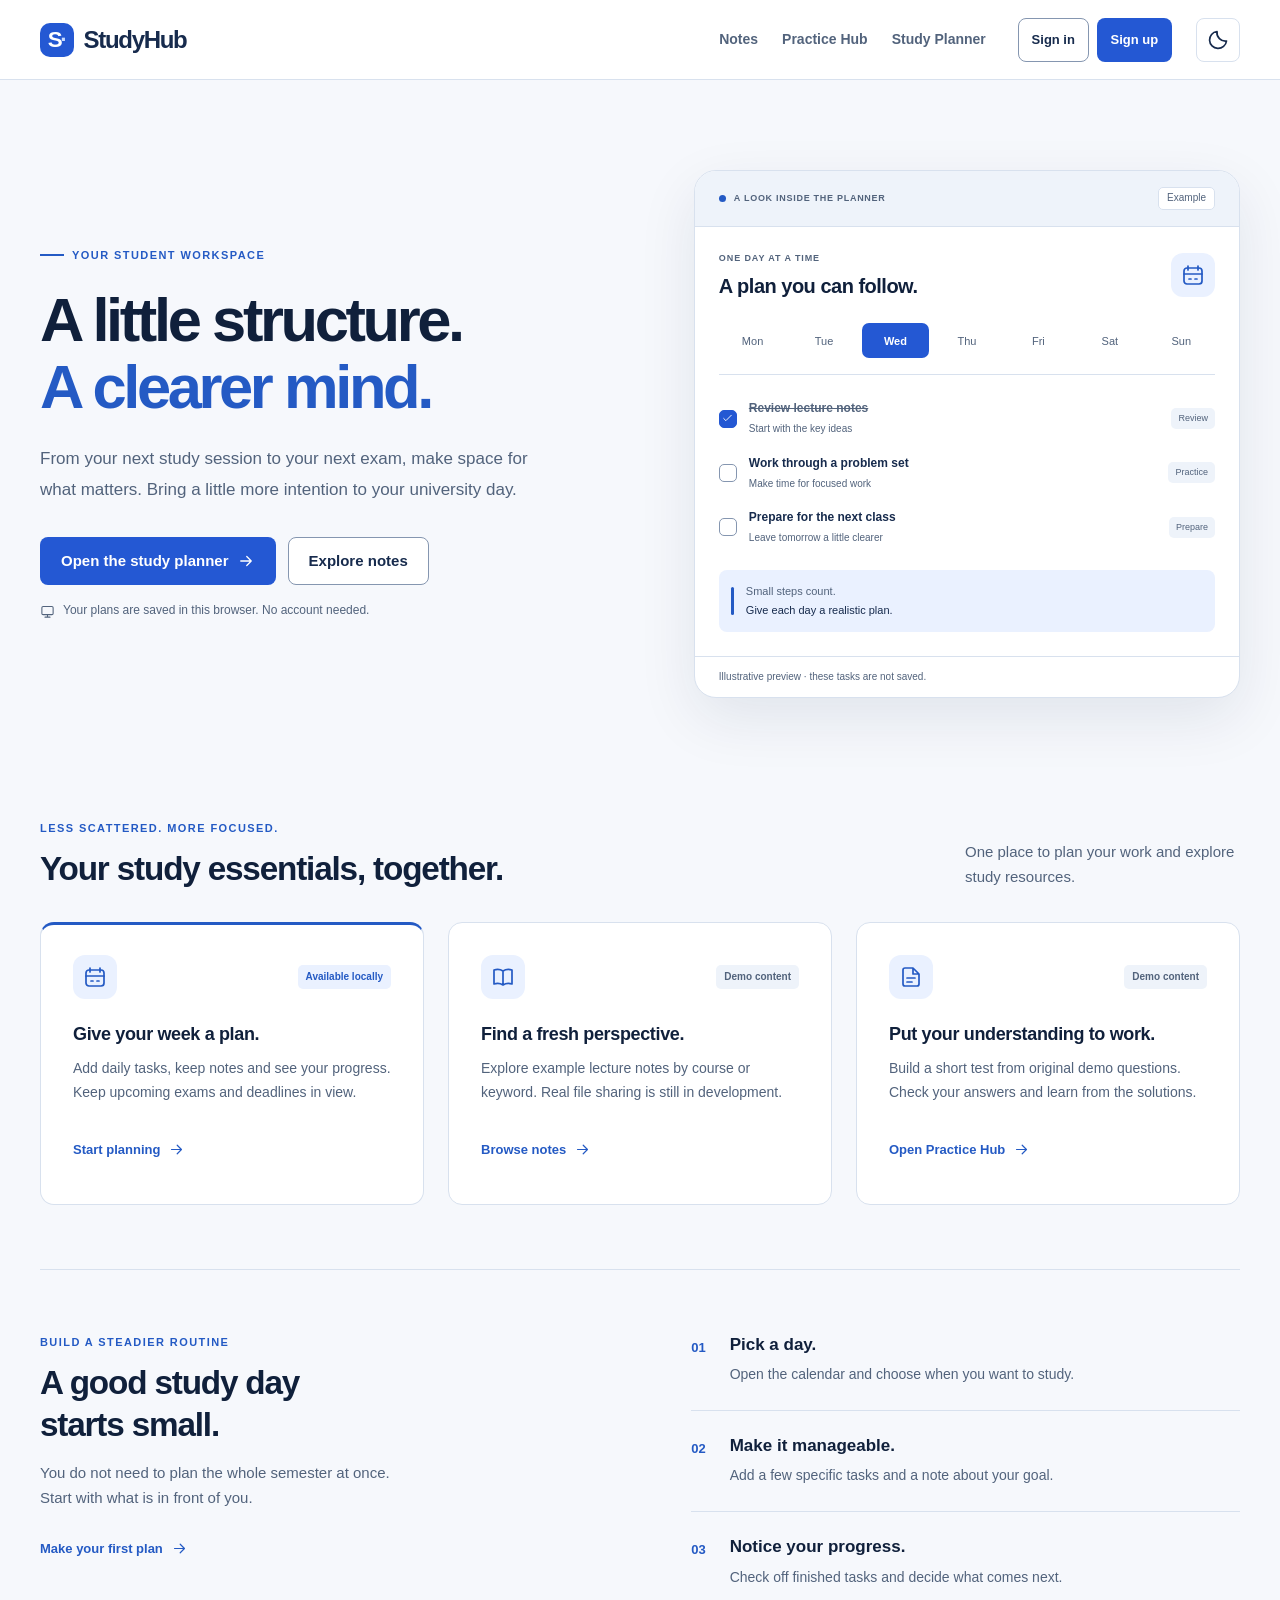
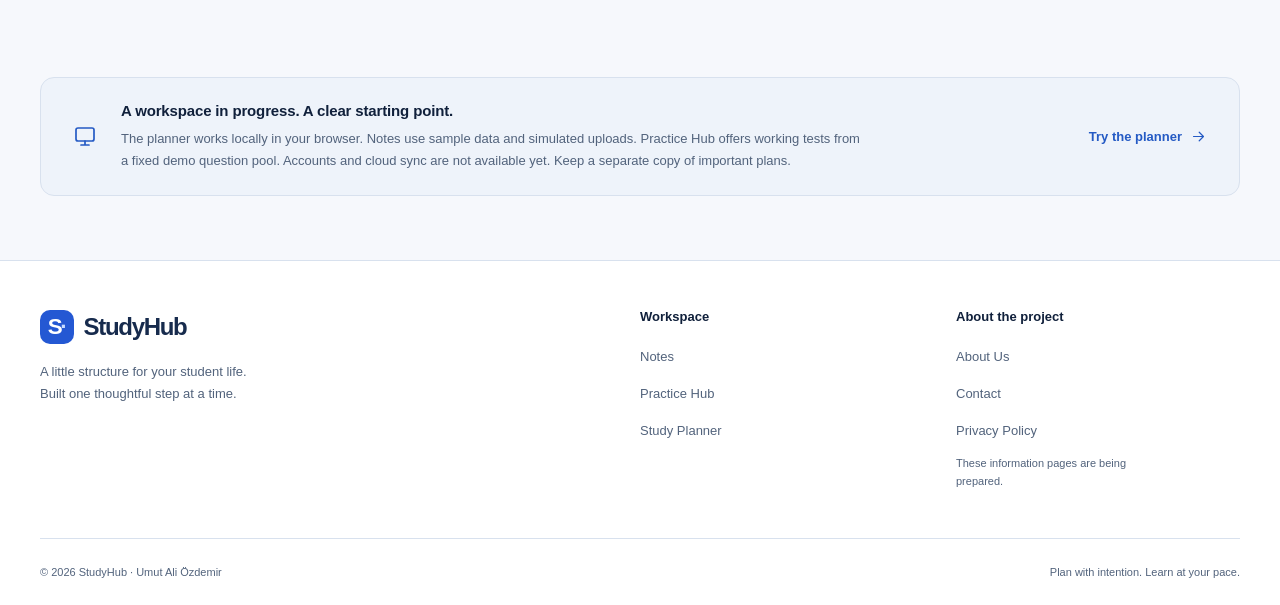
==== commit 1524d0cb: "feat: add Practice Hub and standardize English UI - Replace the exam archive with question-bank prac" ====
--- a/index.html
+++ b/index.html
@@ -3,7 +3,7 @@
 <head>
   <meta charset="UTF-8" />
   <meta name="viewport" content="width=device-width, initial-scale=1" />
-  <meta name="description" content="A calmer space for university study. Plan your day and explore the StudyHub notes and exam archive demos." />
+  <meta name="description" content="A calmer space for university study. Plan your day, explore sample notes and practice with original multiple-choice questions." />
   <title>StudyHub — A little structure for your student life</title>
   <script src="theme.js"></script>
   <link rel="stylesheet" href="styles.css" />
@@ -33,12 +33,12 @@
       <div class="nav-right" id="primary-navigation">
         <ul class="nav-links">
           <li><a href="notes.html">Notes</a></li>
-          <li><a href="exams.html">Exam Archive</a></li>
+          <li><a href="exams.html">Practice Hub</a></li>
           <li><a href="planner.html">Study Planner</a></li>
         </ul>
         <div class="auth-buttons">
-          <a href="login.html" class="btn-login">Giriş Yap</a>
-          <a href="signup.html" class="btn-signup">Kayıt Ol</a>
+          <a href="login.html" class="btn-login">Sign in</a>
+          <a href="signup.html" class="btn-signup">Sign up</a>
         </div>
       </div>
     </nav>
@@ -51,10 +51,10 @@
         <h1 id="hero-title">A little structure.<br /><span>A clearer mind.</span></h1>
         <p class="hero-description">From your next study session to your next exam, make space for what matters. Bring a little more intention to your university day.</p>
         <div class="hero-actions">
-          <a class="button button-primary" href="planner.html">Open study planner <svg viewBox="0 0 24 24" aria-hidden="true"><use href="#icon-arrow"/></svg></a>
+          <a class="button button-primary" href="planner.html">Open the study planner <svg viewBox="0 0 24 24" aria-hidden="true"><use href="#icon-arrow"/></svg></a>
           <a class="button button-secondary" href="notes.html">Explore notes</a>
         </div>
-        <p class="hero-footnote"><svg viewBox="0 0 24 24" aria-hidden="true"><use href="#icon-device"/></svg>Planner saves to this browser. No account needed.</p>
+        <p class="hero-footnote"><svg viewBox="0 0 24 24" aria-hidden="true"><use href="#icon-device"/></svg>Your plans are saved in this browser. No account needed.</p>
       </div>
       <figure class="study-preview">
         <figcaption class="preview-caption"><span class="preview-dot"></span> A LOOK INSIDE THE PLANNER <span class="preview-tag">Example</span></figcaption>
@@ -63,7 +63,7 @@
           <div class="preview-week" aria-label="Illustrative study week"><span>Mon</span><span>Tue</span><span class="selected">Wed</span><span>Thu</span><span>Fri</span><span>Sat</span><span>Sun</span></div>
           <div class="preview-tasks">
             <div class="preview-task is-complete"><span class="preview-checkbox"><svg viewBox="0 0 24 24" aria-hidden="true"><use href="#icon-check"/></svg></span><div><strong>Review lecture notes</strong><span>Start with the key ideas</span></div><span class="task-category">Review</span></div>
-            <div class="preview-task"><span class="preview-checkbox"></span><div><strong>Practice a problem set</strong><span>Make time for focused work</span></div><span class="task-category">Practice</span></div>
+            <div class="preview-task"><span class="preview-checkbox"></span><div><strong>Work through a problem set</strong><span>Make time for focused work</span></div><span class="task-category">Practice</span></div>
             <div class="preview-task"><span class="preview-checkbox"></span><div><strong>Prepare for the next class</strong><span>Leave tomorrow a little clearer</span></div><span class="task-category">Prepare</span></div>
           </div>
           <div class="preview-note"><span class="note-marker"></span><p>Small steps count.<br /><strong>Give each day a realistic plan.</strong></p></div>
@@ -87,8 +87,8 @@
         </article>
         <article class="tool-card">
           <div class="tool-top"><span class="tool-icon"><svg viewBox="0 0 24 24" aria-hidden="true"><use href="#icon-paper"/></svg></span><span class="status-label status-muted">Demo content</span></div>
-          <h3>Get familiar with exam prep.</h3><p>Try the sample archive filters by course and exam type. Downloadable papers are not available yet.</p>
-          <a class="text-link" href="exams.html">Explore exam archive <svg viewBox="0 0 24 24" aria-hidden="true"><use href="#icon-arrow"/></svg></a>
+          <h3>Put your understanding to work.</h3><p>Build a short test from original demo questions. Check your answers and learn from the solutions.</p>
+          <a class="text-link" href="exams.html">Open Practice Hub <svg viewBox="0 0 24 24" aria-hidden="true"><use href="#icon-arrow"/></svg></a>
         </article>
       </div>
     </section>
@@ -103,14 +103,14 @@
     </section>
 
     <aside class="project-status page-shell" aria-labelledby="status-title">
-      <span class="status-icon"><svg viewBox="0 0 24 24" aria-hidden="true"><use href="#icon-device"/></svg></span><div><h2 id="status-title">A workspace in progress. A clear starting point.</h2><p>The planner works locally in your browser. Notes and exams use sample data; uploads are simulations. Accounts and cloud sync are not available yet. Keep a separate copy of important plans.</p></div><a class="text-link" href="planner.html">Try the planner <svg viewBox="0 0 24 24" aria-hidden="true"><use href="#icon-arrow"/></svg></a>
+      <span class="status-icon"><svg viewBox="0 0 24 24" aria-hidden="true"><use href="#icon-device"/></svg></span><div><h2 id="status-title">A workspace in progress. A clear starting point.</h2><p>The planner works locally in your browser. Notes use sample data and simulated uploads. Practice Hub offers working tests from a fixed demo question pool. Accounts and cloud sync are not available yet. Keep a separate copy of important plans.</p></div><a class="text-link" href="planner.html">Try the planner <svg viewBox="0 0 24 24" aria-hidden="true"><use href="#icon-arrow"/></svg></a>
     </aside>
   </main>
 
   <footer class="home-footer">
     <div class="home-footer-grid page-shell">
       <div class="footer-brand"><a class="logo" href="index.html"><span class="brand-mark" aria-hidden="true">S<span>·</span></span>StudyHub</a><p>A little structure for your student life.<br />Built one thoughtful step at a time.</p></div>
-      <div><h2>Workspace</h2><ul><li><a href="notes.html">Notes</a></li><li><a href="exams.html">Exam Archive</a></li><li><a href="planner.html">Study Planner</a></li></ul></div>
+      <div><h2>Workspace</h2><ul><li><a href="notes.html">Notes</a></li><li><a href="exams.html">Practice Hub</a></li><li><a href="planner.html">Study Planner</a></li></ul></div>
       <div><h2>About the project</h2><ul><li><a href="about.html">About Us</a></li><li><a href="contact.html">Contact</a></li><li><a href="privacy.html">Privacy Policy</a></li></ul><p class="footer-small">These information pages are being prepared.</p></div>
     </div>
     <div class="home-footer-bottom page-shell"><span>© 2026 StudyHub · Umut Ali Özdemir</span><span>Plan with intention. Learn at your pace.</span></div>
